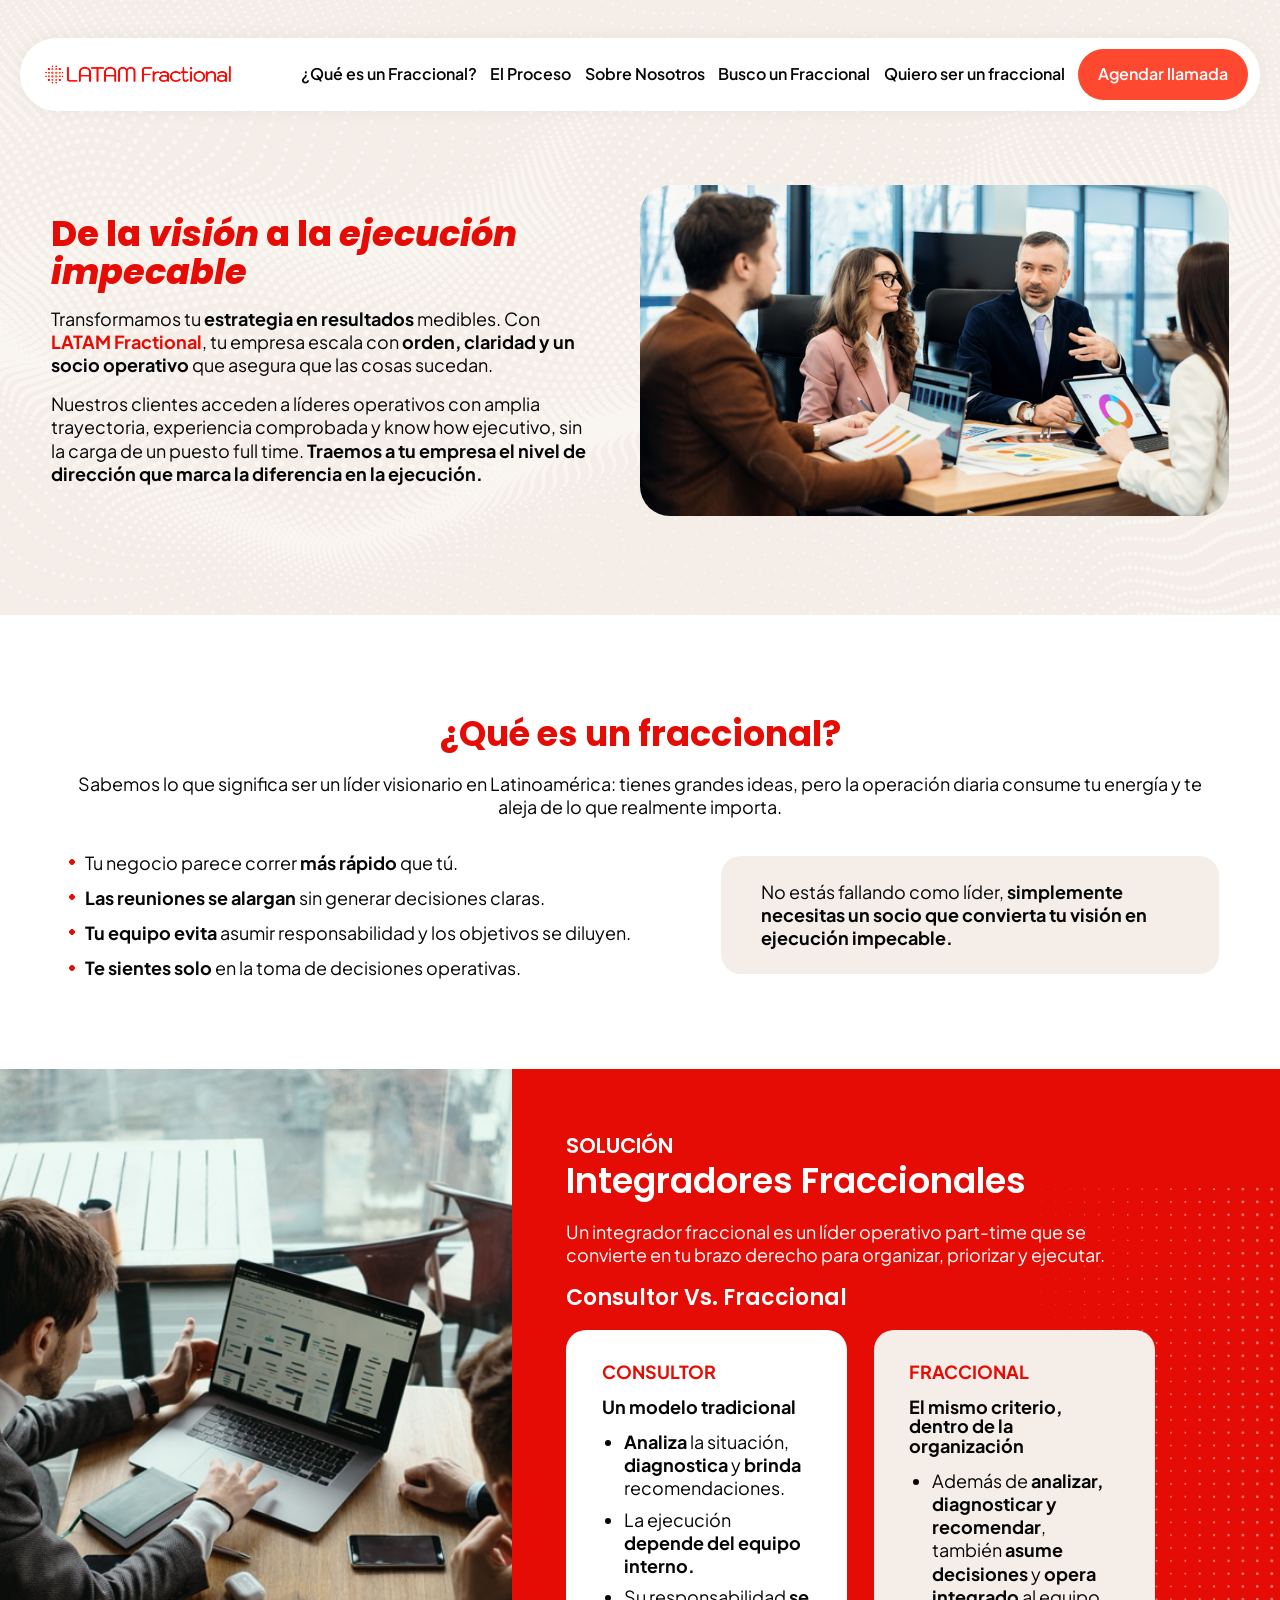
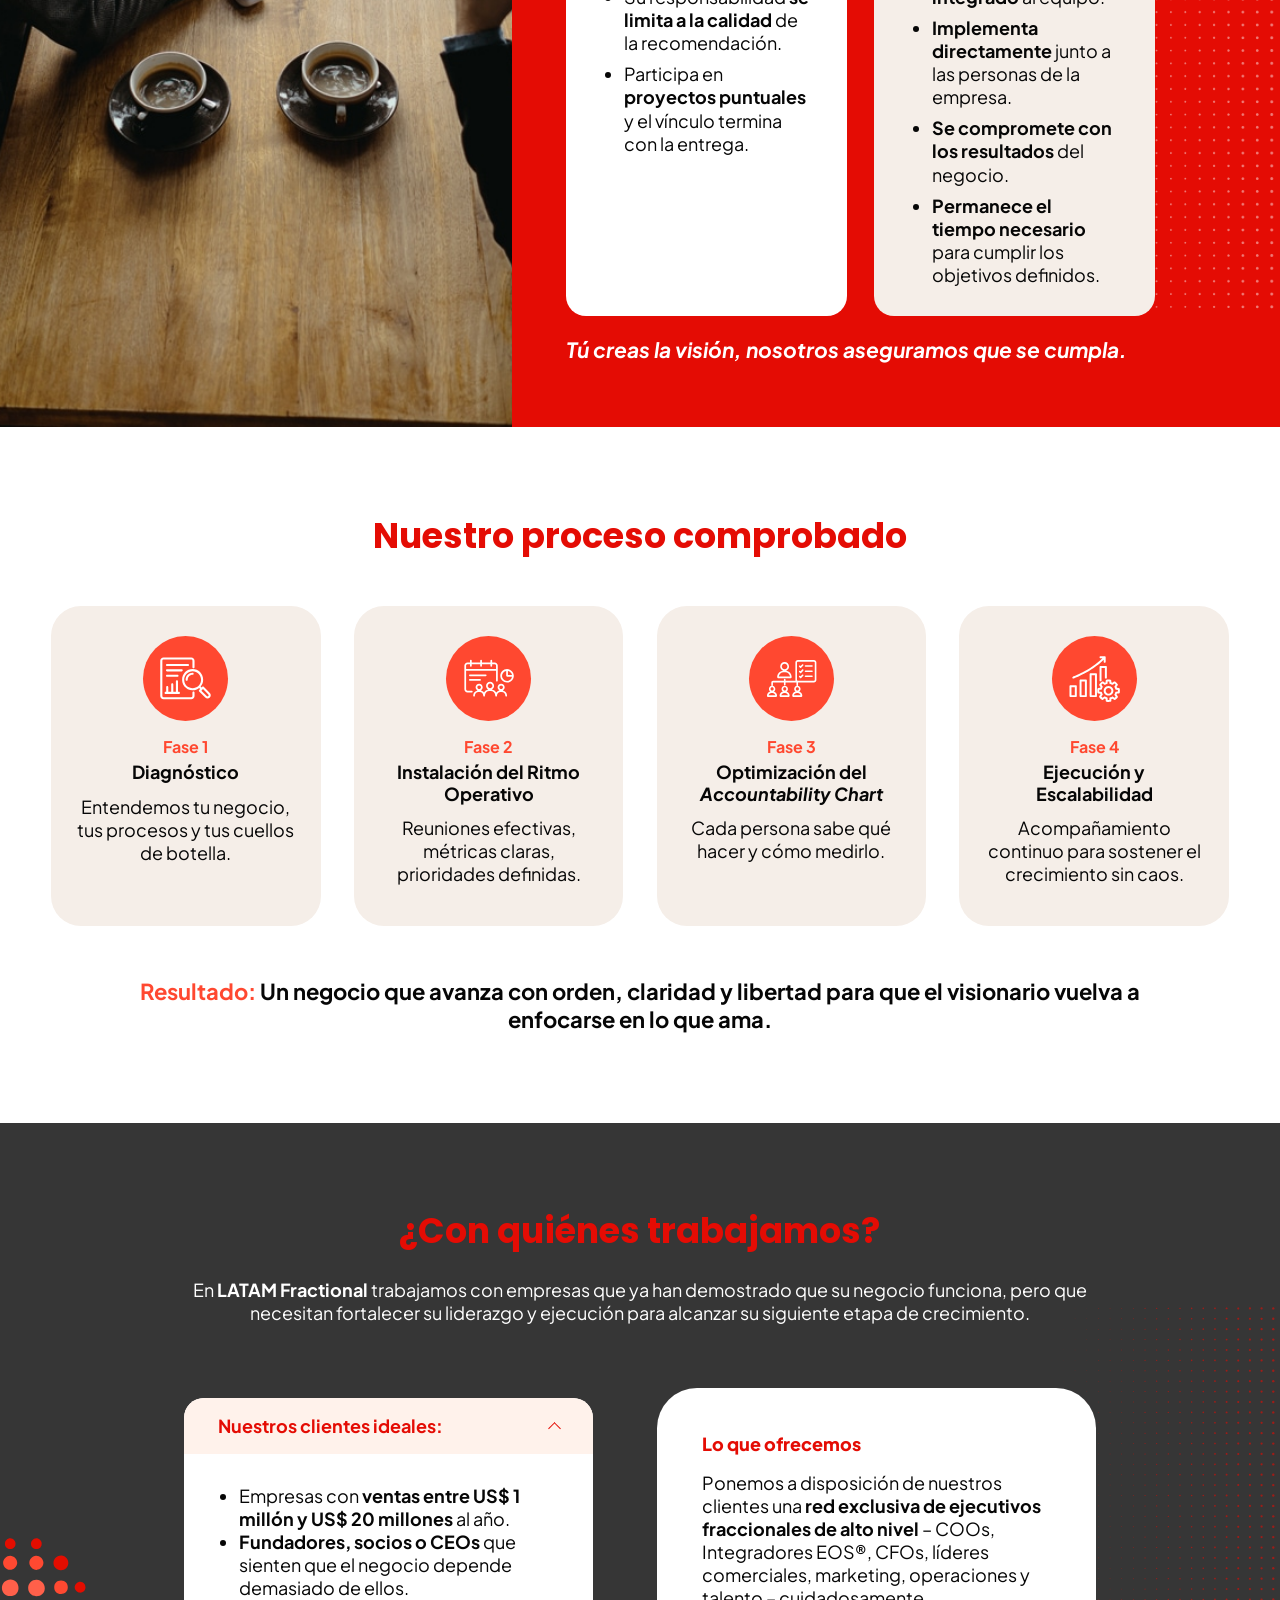
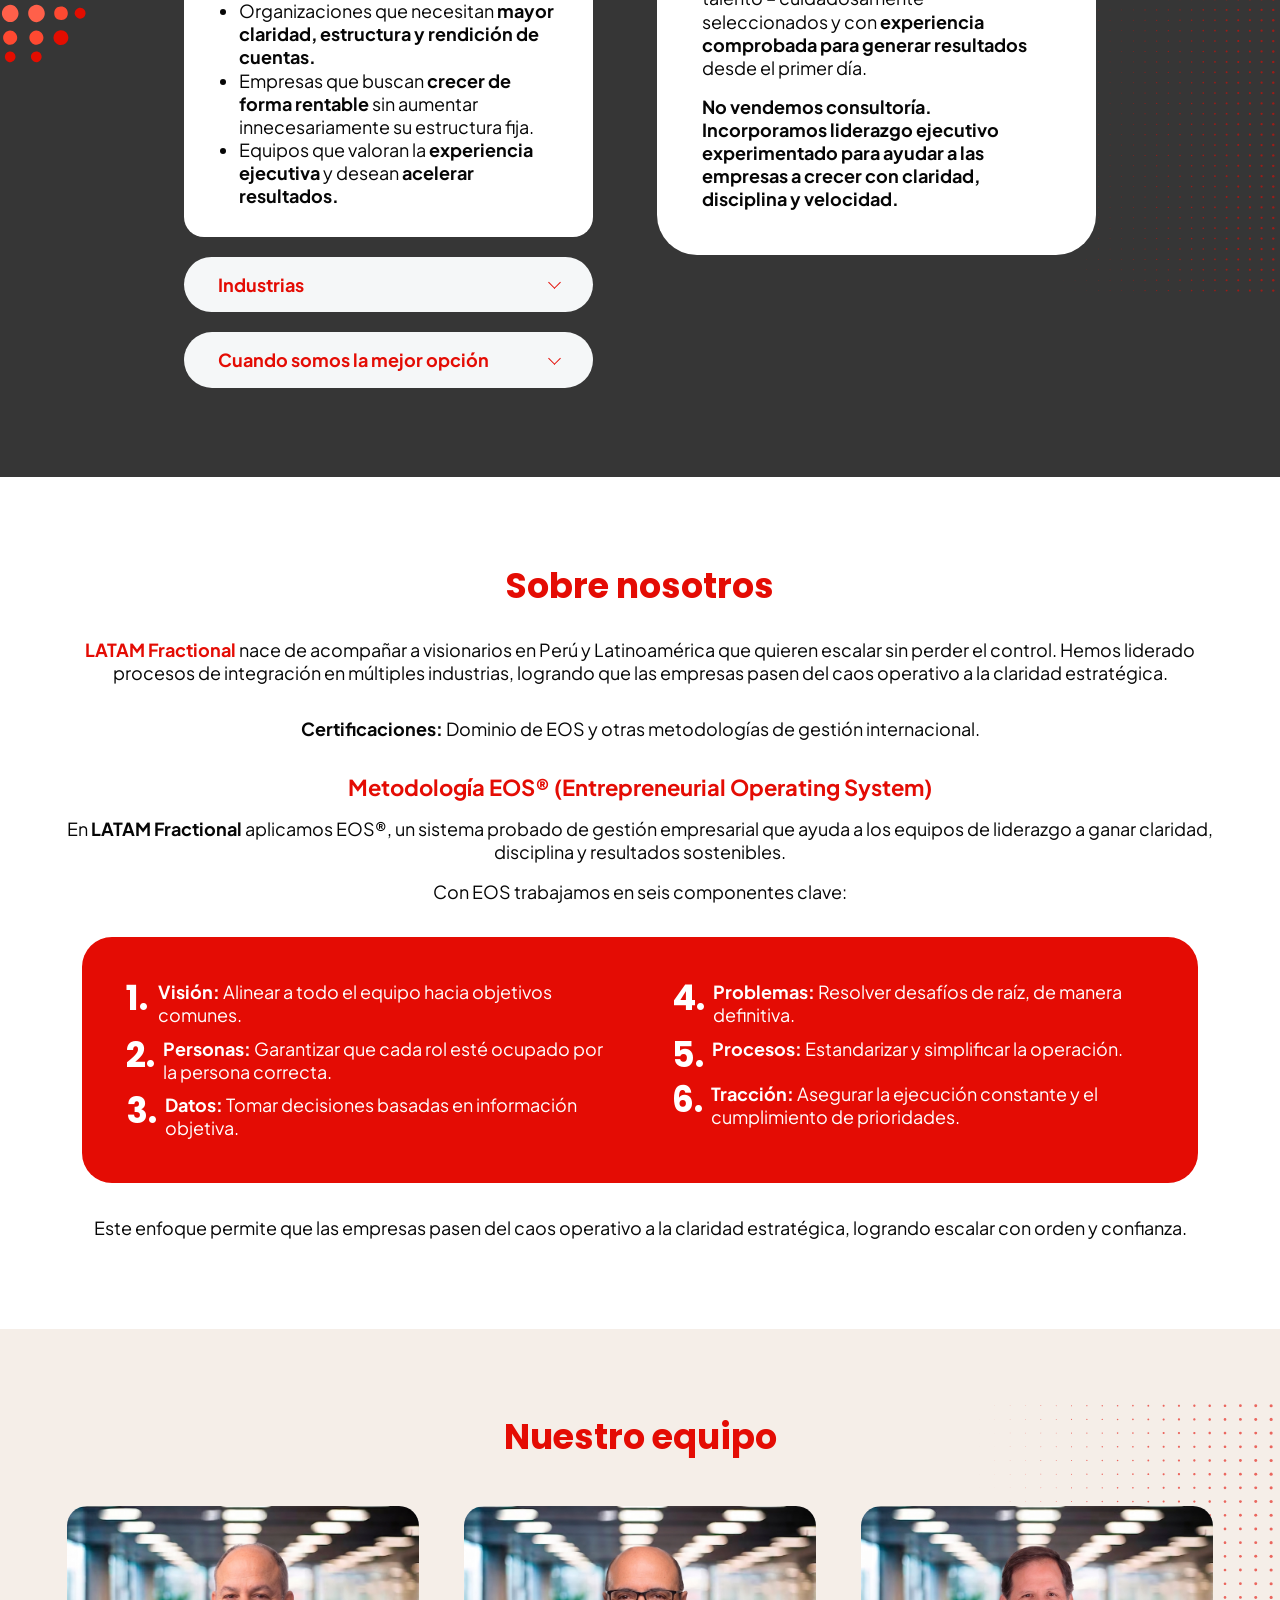
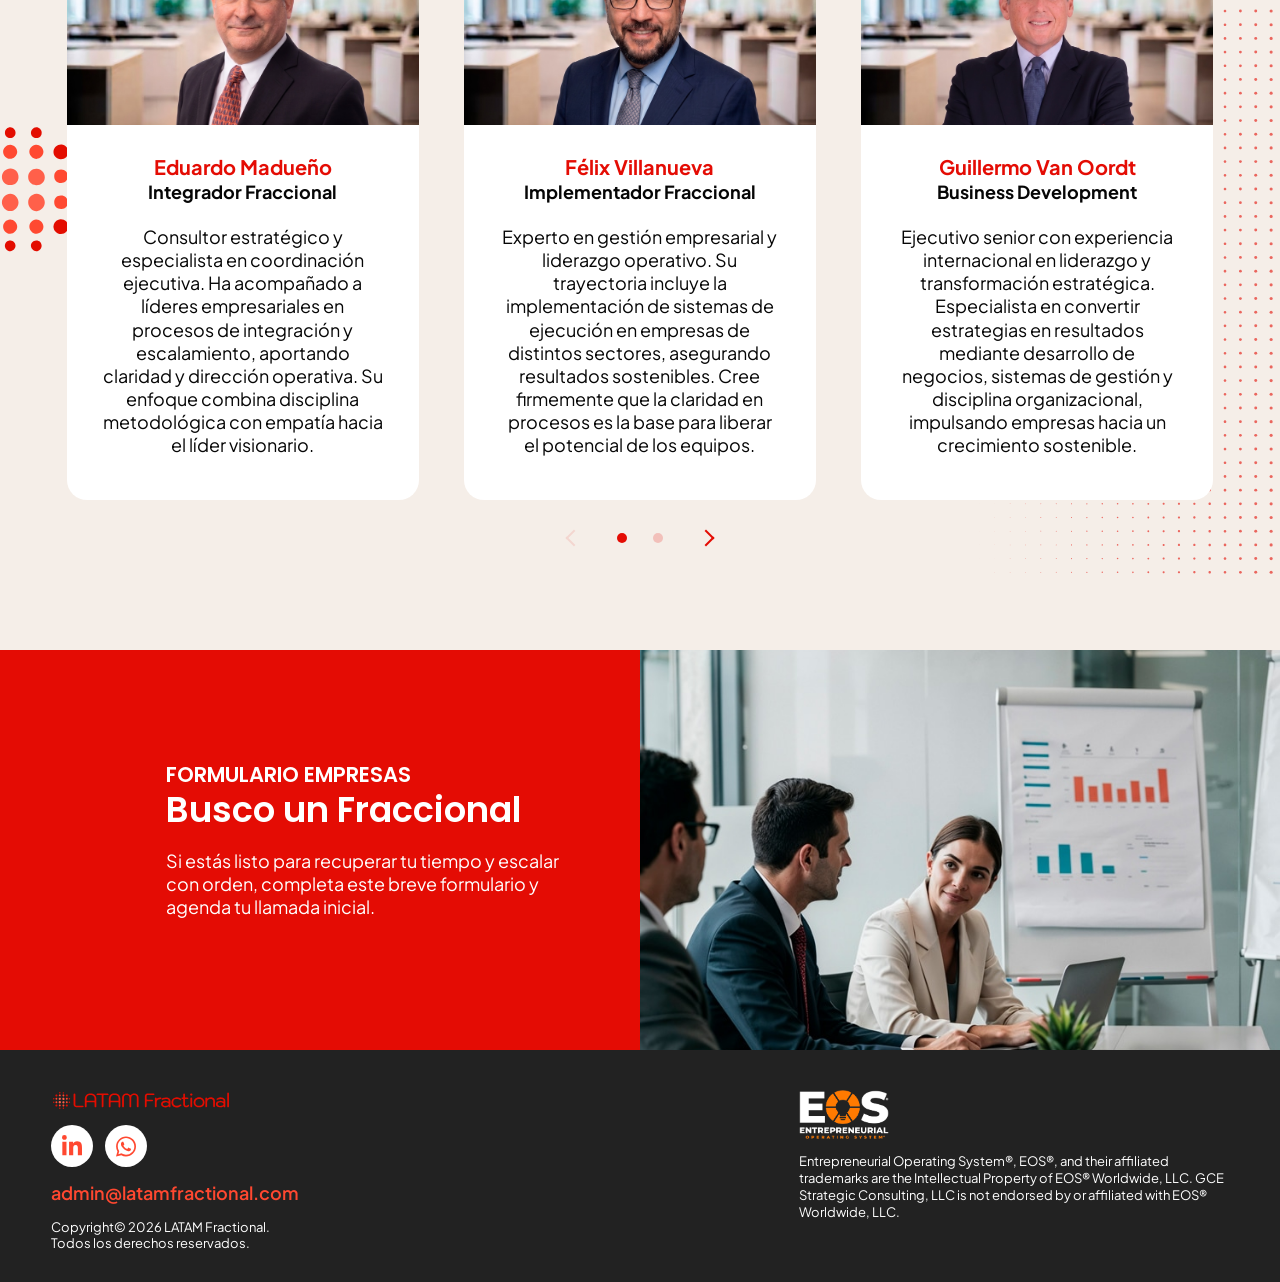
==== latamFractional-2.html @ c349aa3e "Publicar las dos versiones de Latam Fractional" ====
<!DOCTYPE html>
<html lang="es">
<head>
    <meta charset="UTF-8">
    <meta name="viewport" content="width=device-width, initial-scale=1.0">
    <title>Latam Fractional</title>
    <link rel="icon" href="imagenes/Favicon-LF-150x150.png">
    <link rel="stylesheet" href="latamFractional-2.css">
    <script src="latamFractional-2.js" defer></script>
</head>
<body id="inicio">
    <header class="ctnHeader">
        <div class="header">
            <a class="logo" href="#inicio">
                <img src="imagenes/Logo_LF.png" width="1445" height="164" alt="Latam Fractional · Inicio">
            </a>
            <button class="botonMenu" type="button" aria-controls="menuPrincipal" aria-expanded="false" hidden>
                <span class="soloLectores">Menú de navegación</span>
                <span class="lineasMenu" aria-hidden="true"></span>
            </button>
            <nav class="menuPrincipal" id="menuPrincipal" aria-label="Navegación principal">
                <a href="#que-es-un-fraccional">¿Qué es un Fraccional?</a>
                <a href="#proceso">El Proceso</a>
                <a href="#nosotros">Sobre Nosotros</a>
                <a href="#busco-fraccional">Busco un Fraccional</a>
                <a href="https://latamfractional.com/quiero-ser-un-fraccional/">Quiero ser un fraccional</a>
                <a class="boton" href="https://calendar.app.google/sDXzYWVhMBk7jKmW8" target="_blank" rel="noopener">Agendar llamada</a>
            </nav>
        </div>
    </header>

    <main>
        <!-- B1 · Banner -->
        <section class="ctnBloque B1 ctnBanner" aria-labelledby="tituloBanner">
            <div class="bloque">
                <div class="columna" data-entrada="sube">
                    <h1 id="tituloBanner">De la <em>visión</em> a la <em>ejecución impecable</em></h1>
                    <p>Transformamos tu <strong>estrategia en resultados</strong> medibles. Con <strong class="marca">LATAM Fractional</strong>, tu empresa escala con <strong>orden, claridad y un socio operativo</strong> que asegura que las cosas sucedan.</p>
                    <p>Nuestros clientes acceden a líderes operativos con amplia trayectoria, experiencia comprobada y know how ejecutivo, sin la carga de un puesto full time. <strong>Traemos a tu empresa el nivel de dirección que marca la diferencia en la ejecución.</strong></p>
                </div>
                <img class="fotoBanner" data-entrada="derecha" src="imagenes/Latam-Fractional_banner.jpg" width="800" height="450" alt="">
            </div>
        </section>

        <!-- B2 · Qué es un fraccional -->
        <section class="ctnBloque B2" id="que-es-un-fraccional" aria-labelledby="tituloFraccional">
            <div class="bloque" data-entrada="sube">
                <h2 id="tituloFraccional">¿Qué es un fraccional?</h2>
                <p>Sabemos lo que significa ser un líder visionario en Latinoamérica: tienes grandes ideas, pero la operación diaria consume tu energía y te aleja de lo que realmente importa.</p>
                <div class="situaciones">
                    <ul class="listaChecks">
                        <li>Tu negocio parece correr <strong>más rápido</strong> que tú.</li>
                        <li><strong>Las reuniones se alargan</strong> sin generar decisiones claras.</li>
                        <li><strong>Tu equipo evita</strong> asumir responsabilidad y los objetivos se diluyen.</li>
                        <li><strong>Te sientes solo</strong> en la toma de decisiones operativas.</li>
                    </ul>
                    <p class="nota">No estás fallando como líder, <strong>simplemente necesitas un socio que convierta tu visión en ejecución impecable.</strong></p>
                </div>
            </div>
        </section>

        <!-- B3 · Solución y comparación -->
        <section class="ctnBloque B3" aria-labelledby="tituloSolucion">
            <div class="bloque">
                <div class="fotoSeccion fotoSolucion" aria-hidden="true"></div>
                <div class="columna panelRojo">
                    <div class="grupoTitulo" data-entrada="sube">
                        <p class="sobreTitulo">Solución</p>
                        <h2 id="tituloSolucion">Integradores Fraccionales</h2>
                    </div>
                    <p>Un integrador fraccional es un líder operativo part-time que se convierte en tu brazo derecho para organizar, priorizar y ejecutar.</p>
                    <h3>Consultor Vs. Fraccional</h3>
                    <div class="comparacion">
                        <article class="tarjetaComparacion" data-entrada="izquierda">
                            <p class="marca"><strong>CONSULTOR</strong></p>
                            <h4>Un modelo tradicional</h4>
                            <ul>
                                <li><strong>Analiza</strong> la situación, <strong>diagnostica</strong> y <strong>brinda</strong> recomendaciones.</li>
                                <li>La ejecución <strong>depende del equipo interno.</strong></li>
                                <li>Su responsabilidad <strong>se limita a la calidad</strong> de la recomendación.</li>
                                <li>Participa en <strong>proyectos puntuales</strong> y el vínculo termina con la entrega.</li>
                            </ul>
                        </article>
                        <article class="tarjetaComparacion" data-entrada="derecha">
                            <p class="marca"><strong>FRACCIONAL</strong></p>
                            <h4>El mismo criterio, dentro de la organización</h4>
                            <ul>
                                <li>Además de <strong>analizar, diagnosticar y recomendar</strong>, también <strong>asume decisiones</strong> y <strong>opera integrado</strong> al equipo.</li>
                                <li><strong>Implementa directamente</strong> junto a las personas de la empresa.</li>
                                <li><strong>Se compromete con los resultados</strong> del negocio.</li>
                                <li><strong>Permanece el tiempo necesario</strong> para cumplir los objetivos definidos.</li>
                            </ul>
                        </article>
                    </div>
                    <p class="fraseSolucion" data-entrada="sube">Tú creas la visión, nosotros aseguramos que se cumpla.</p>
                </div>
            </div>
        </section>

        <!-- B4 · Proceso -->
        <section class="ctnBloque B4" id="proceso" aria-labelledby="tituloProceso">
            <div class="bloque">
                <h2 id="tituloProceso" data-entrada="sube">Nuestro proceso comprobado</h2>
                <div class="carruselFases" data-carrusel="fase">
                    <div class="fases pistaCarrusel" id="fasesProceso" tabindex="0" aria-label="Fases del proceso">
                        <article class="fase" data-entrada="sube">
                            <div class="encabezadoFase">
                                <span class="iconoFase"><img src="imagenes/icono-diagnostico.svg" alt=""></span>
                                <h3><span>Fase 1</span> Diagnóstico</h3>
                            </div>
                            <p>Entendemos tu negocio, tus procesos y tus cuellos de botella.</p>
                        </article>
                        <article class="fase" data-entrada="sube">
                            <div class="encabezadoFase">
                                <span class="iconoFase"><img src="imagenes/icono-ritmo.svg" alt=""></span>
                                <h3><span>Fase 2</span> Instalación del Ritmo Operativo</h3>
                            </div>
                            <p>Reuniones efectivas, métricas claras, prioridades definidas.</p>
                        </article>
                        <article class="fase" data-entrada="sube">
                            <div class="encabezadoFase">
                                <span class="iconoFase"><img src="imagenes/icono-organizacion.svg" alt=""></span>
                                <h3><span>Fase 3</span> Optimización del <em>Accountability Chart</em></h3>
                            </div>
                            <p>Cada persona sabe qué hacer y cómo medirlo.</p>
                        </article>
                        <article class="fase" data-entrada="sube">
                            <div class="encabezadoFase">
                                <span class="iconoFase"><img src="imagenes/icono-escalabilidad.svg" alt=""></span>
                                <h3><span>Fase 4</span> Ejecución y Escalabilidad</h3>
                            </div>
                            <p>Acompañamiento continuo para sostener el crecimiento sin caos.</p>
                        </article>
                    </div>
                    <div class="controlesCarrusel" hidden>
                        <button class="flechaCarrusel" data-paso="-1" type="button" aria-label="Fase anterior" aria-controls="fasesProceso"></button>
                        <div class="puntosCarrusel" aria-label="Posición del carrusel"></div>
                        <button class="flechaCarrusel" data-paso="1" type="button" aria-label="Fase siguiente" aria-controls="fasesProceso"></button>
                    </div>
                </div>
                <p class="resultado" data-entrada="sube"><span>Resultado:</span> Un negocio que avanza con orden, claridad y libertad para que el visionario vuelva a enfocarse en lo que ama.</p>
            </div>
        </section>

        <!-- B5 · Clientes y oferta -->
        <section class="ctnBloque B5" aria-labelledby="tituloClientes">
            <div class="bloque">
                <h2 id="tituloClientes" data-entrada="sube">¿Con quiénes trabajamos?</h2>
                <p>En <strong>LATAM Fractional</strong> trabajamos con empresas que ya han demostrado que su negocio funciona, pero que necesitan fortalecer su liderazgo y ejecución para alcanzar su siguiente etapa de crecimiento.</p>
                <div class="columnasClientes">
                    <div class="acordeon" data-entrada="izquierda">
                        <details name="perfilClientes" open>
                            <summary>Nuestros clientes ideales:</summary>
                            <div class="contenidoAcordeon">
                                <ul>
                                    <li>Empresas con <strong>ventas entre US$ 1 millón y US$ 20 millones</strong> al año.</li>
                                    <li><strong>Fundadores, socios o CEOs</strong> que sienten que el negocio depende demasiado de ellos.</li>
                                    <li>Organizaciones que necesitan <strong>mayor claridad, estructura y rendición de cuentas.</strong></li>
                                    <li>Empresas que buscan <strong>crecer de forma rentable</strong> sin aumentar innecesariamente su estructura fija.</li>
                                    <li>Equipos que valoran la <strong>experiencia ejecutiva</strong> y desean <strong>acelerar resultados.</strong></li>
                                </ul>
                            </div>
                        </details>
                        <details name="perfilClientes">
                            <summary>Industrias</summary>
                            <div class="contenidoAcordeon">
                                <p>Trabajamos con empresas de múltiples sectores, incluyendo:</p>
                                <ul>
                                    <li>Servicios profesionales</li>
                                    <li>Manufactura</li>
                                    <li>Distribución</li>
                                    <li>Construcción</li>
                                    <li>Home Services</li>
                                    <li>Tecnología</li>
                                    <li>Salud</li>
                                    <li>Educación</li>
                                    <li>Retail y consumo</li>
                                    <li>Familias empresarias</li>
                                </ul>
                            </div>
                        </details>
                        <details name="perfilClientes">
                            <summary>Cuando somos la mejor opción</summary>
                            <div class="contenidoAcordeon">
                                <p>Somos el socio ideal cuando una empresa:</p>
                                <ul>
                                    <li>Está <strong>creciendo más rápido</strong> de lo que sus procesos pueden soportar.</li>
                                    <li><strong>Necesita liderazgo ejecutivo,</strong> pero aún no justifica un ejecutivo de tiempo completo.</li>
                                    <li><strong>Requiere alinear a sus socios y equipo directivo</strong> bajo una misma estrategia.</li>
                                    <li>Quiere implementar <strong>disciplina operativa, métricas y un sistema de ejecución.</strong></li>
                                    <li>Busca escalar con <strong>mayor rentabilidad y menor riesgo.</strong></li>
                                </ul>
                            </div>
                        </details>
                    </div>
                    <div class="columna oferta" data-entrada="derecha">
                        <h3>Lo que ofrecemos</h3>
                        <p>Ponemos a disposición de nuestros clientes una <strong>red exclusiva de ejecutivos fraccionales de alto nivel</strong> – COOs, Integradores EOS®, CFOs, líderes comerciales, marketing, operaciones y talento – cuidadosamente seleccionados y con <strong>experiencia comprobada para generar resultados</strong> desde el primer día.</p>
                        <p><strong>No vendemos consultoría. Incorporamos liderazgo ejecutivo experimentado para ayudar a las empresas a crecer con claridad, disciplina y velocidad.</strong></p>
                    </div>
                </div>
            </div>
        </section>

        <!-- B6 · Sobre nosotros y metodología EOS -->
        <section class="ctnBloque B6" id="nosotros" aria-labelledby="tituloNosotros">
            <div class="bloque">
                <h2 id="tituloNosotros" data-entrada="sube">Sobre nosotros</h2>
                <p><strong class="marca">LATAM Fractional</strong> nace de acompañar a visionarios en Perú y Latinoamérica que quieren escalar sin perder el control. Hemos liderado procesos de integración en múltiples industrias, logrando que las empresas pasen del caos operativo a la claridad estratégica.</p>
                <p><strong>Certificaciones:</strong> Dominio de EOS y otras metodologías de gestión internacional.</p>
                <div class="columna introduccionEos" data-entrada="sube">
                    <h3>Metodología EOS® (Entrepreneurial Operating System)</h3>
                    <p>En <strong>LATAM Fractional</strong> aplicamos EOS®, un sistema probado de gestión empresarial que ayuda a los equipos de liderazgo a ganar claridad, disciplina y resultados sostenibles.</p>
                    <p>Con EOS trabajamos en seis componentes clave:</p>
                </div>
                <div class="componentes" data-entrada="sube">
                    <ol>
                        <li><span><strong>Visión:</strong> Alinear a todo el equipo hacia objetivos comunes.</span></li>
                        <li><span><strong>Personas:</strong> Garantizar que cada rol esté ocupado por la persona correcta.</span></li>
                        <li><span><strong>Datos:</strong> Tomar decisiones basadas en información objetiva.</span></li>
                    </ol>
                    <ol start="4">
                        <li><span><strong>Problemas:</strong> Resolver desafíos de raíz, de manera definitiva.</span></li>
                        <li><span><strong>Procesos:</strong> Estandarizar y simplificar la operación.</span></li>
                        <li><span><strong>Tracción:</strong> Asegurar la ejecución constante y el cumplimiento de prioridades.</span></li>
                    </ol>
                </div>
                <p>Este enfoque permite que las empresas pasen del caos operativo a la claridad estratégica, logrando escalar con orden y confianza.</p>
            </div>
        </section>

        <!-- B7 · Equipo -->
        <section class="ctnBloque B7" aria-labelledby="tituloEquipo">
            <div class="bloque">
                <h2 id="tituloEquipo" data-entrada="sube">Nuestro equipo</h2>
                <div class="carruselEquipo" data-carrusel="perfil" data-entrada="sube">
                    <div class="equipo pistaCarrusel" id="equipo" tabindex="0" aria-label="Perfiles del equipo">
                        <article class="perfil">
                            <img src="imagenes/Equipo_Eduardo.jpg" alt="" loading="lazy">
                            <div class="descripcionPerfil">
                                <h3>Eduardo Madueño</h3>
                                <p><strong>Integrador Fraccional</strong></p>
                                <p>Consultor estratégico y especialista en coordinación ejecutiva. Ha acompañado a líderes empresariales en procesos de integración y escalamiento, aportando claridad y dirección operativa. Su enfoque combina disciplina metodológica con empatía hacia el líder visionario.</p>
                            </div>
                        </article>
                        <article class="perfil">
                            <img src="imagenes/Equipo_Felix.jpg" alt="" loading="lazy">
                            <div class="descripcionPerfil">
                                <h3>Félix Villanueva</h3>
                                <p><strong>Implementador Fraccional</strong></p>
                                <p>Experto en gestión empresarial y liderazgo operativo. Su trayectoria incluye la implementación de sistemas de ejecución en empresas de distintos sectores, asegurando resultados sostenibles. Cree firmemente que la claridad en procesos es la base para liberar el potencial de los equipos.</p>
                            </div>
                        </article>
                        <article class="perfil">
                            <img src="imagenes/Equipo_Guillermo.jpg" alt="" loading="lazy">
                            <div class="descripcionPerfil">
                                <h3>Guillermo Van Oordt</h3>
                                <p><strong>Business Development</strong></p>
                                <p>Ejecutivo senior con experiencia internacional en liderazgo y transformación estratégica. Especialista en convertir estrategias en resultados mediante desarrollo de negocios, sistemas de gestión y disciplina organizacional, impulsando empresas hacia un crecimiento sostenible.</p>
                            </div>
                        </article>
                        <article class="perfil">
                            <img src="imagenes/Equipo_Guillermo.jpg" alt="" loading="lazy">
                            <div class="descripcionPerfil">
                                <h3>Guillermo Van Oordt</h3>
                                <p><strong>Business Development</strong></p>
                                <p>Ejecutivo senior con experiencia internacional en liderazgo y transformación estratégica. Especialista en convertir estrategias en resultados mediante desarrollo de negocios, sistemas de gestión y disciplina organizacional, impulsando empresas hacia un crecimiento sostenible.</p>
                            </div>
                        </article>
                    </div>
                    <div class="controlesEquipo controlesCarrusel" hidden>
                        <button class="flechaEquipo flechaCarrusel" data-paso="-1" type="button" aria-label="Perfil anterior" aria-controls="equipo"></button>
                        <div class="puntosEquipo puntosCarrusel" aria-label="Posición del carrusel"></div>
                        <button class="flechaEquipo flechaCarrusel" data-paso="1" type="button" aria-label="Perfil siguiente" aria-controls="equipo"></button>
                    </div>
                </div>
            </div>
        </section>

        <!-- B8 · Contacto -->
        <section class="ctnBloque B8" id="busco-fraccional" aria-labelledby="tituloContacto">
            <div class="bloque">
                <div class="columna panelRojo">
                    <div class="grupoTitulo" data-entrada="sube">
                        <p class="sobreTitulo">Formulario empresas</p>
                        <h2 id="tituloContacto">Busco un Fraccional</h2>
                    </div>
                    <p>Si estás listo para recuperar tu tiempo y escalar con orden, completa este breve formulario y agenda tu llamada inicial.</p>
                    <div class="ctnFormulario" id="formulario-empresas">
                        <!-- Pega aquí el código de tu formulario. -->
                    </div>
                </div>
                <div class="fotoSeccion fotoContacto" data-entrada="derecha" aria-hidden="true"></div>
            </div>
        </section>
    </main>

    <a class="boton botonAgendaFlotante" href="https://calendar.app.google/sDXzYWVhMBk7jKmW8" target="_blank" rel="noopener">Agendar llamada</a>

    <!-- B9 · Pie de página -->
    <footer class="ctnBloque B9">
        <div class="bloque">
            <div class="columna contactoFooter">
                <a href="#inicio"><img class="logoFooter" src="imagenes/Logo_LF.svg" alt="Latam Fractional · Inicio" loading="lazy"></a>
                <div class="redes">
                    <a href="https://www.linkedin.com/company/latam-fractional/" target="_blank" rel="noopener" aria-label="LinkedIn"><img src="imagenes/icono-linkedin.svg" alt=""></a>
                    <a href="https://wa.me/51945330278" target="_blank" rel="noopener" aria-label="WhatsApp"><img src="imagenes/icono-whatsapp.svg" alt=""></a>
                </div>
                <a class="correo" href="mailto:admin@latamfractional.com">admin@latamfractional.com</a>
                <p>Copyright© 2026 LATAM Fractional.<br>Todos los derechos reservados.</p>
            </div>
            <div class="columna legalFooter">
                <img class="logoEos" src="imagenes/EOS-Logo.png" width="550" height="303" alt="EOS" loading="lazy">
                <p>Entrepreneurial Operating System®, EOS®, and their affiliated trademarks are the Intellectual Property of EOS® Worldwide, LLC. GCE Strategic Consulting, LLC is not endorsed by or affiliated with EOS® Worldwide, LLC.</p>
            </div>
        </div>
    </footer>
</body>
</html>
---- latamFractional-2.css ----
@font-face {
    font-family: "Plus Jakarta Sans";
    src: url("fuentes/plus-jakarta-sans-normal-400-800.woff2") format("woff2");
    font-weight: 400 800;
    font-display: swap;
}

@font-face {
    font-family: "Plus Jakarta Sans";
    src: url("fuentes/plus-jakarta-sans-italic-400-800.woff2") format("woff2");
    font-style: italic;
    font-weight: 400 800;
    font-display: swap;
}

@font-face {
    font-family: Poppins;
    src: url("fuentes/poppins-normal-600.woff2") format("woff2");
    font-weight: 600;
    font-display: swap;
}

@font-face {
    font-family: Poppins;
    src: url("fuentes/poppins-normal-700.woff2") format("woff2");
    font-weight: 700;
    font-display: swap;
}

@font-face {
    font-family: Poppins;
    src: url("fuentes/poppins-normal-800.woff2") format("woff2");
    font-weight: 800;
    font-display: swap;
}

@font-face {
    font-family: Poppins;
    src: url("fuentes/poppins-italic-800.woff2") format("woff2");
    font-style: italic;
    font-weight: 800;
    font-display: swap;
}

/* Edita aquí la tipografía, la paleta y el ancho general. */
:root {
    --fuente-texto: "Plus Jakarta Sans", sans-serif;
    --fuente-titulos: Poppins, sans-serif;
    --tam-titulo: 2.1875rem;
    --tam-subtitulo: 1.375rem;
    --tam-destacado: 1.3125rem;
    --tam-nombre: 1.25rem;
    --tam-texto: 1.125rem;
    --tam-menu: 1rem;
    --tam-legal: .8125rem;
    --interlineado: 1.285;
    --rojo: #e40c04;
    --coral: #ff4830;
    --crema: #f5eee8;
    --gris: #363636;
    --oscuro: #222;
    --texto: #060606;
    --blanco: #fff;
    --ancho-bloque: 1240px;
    --lateral: clamp(20px, 4vw, 56px);
    --vertical: clamp(56px, 7vw, 90px);
    --radio: 20px;
    --separacion: 20px;
}

*,
*::before,
*::after {
    box-sizing: border-box;
}

[hidden] {
    display: none !important;
}

html {
    scroll-behavior: smooth;
    scroll-padding-block-start: 135px;
}

body,
h1,
h2,
h3,
h4,
p,
ul,
ol {
    margin: 0;
}

body {
    color: var(--texto);
    background: var(--crema) url("imagenes/Trama_banner_T45.webp") center -52px / max(100%, 1440px) auto no-repeat;
    font: var(--tam-texto)/var(--interlineado) var(--fuente-texto);
}

h1,
h2,
h3,
h4 {
    color: var(--rojo);
    font-family: var(--fuente-titulos);
    line-height: 1.08;
}

h1,
h2 {
    font-size: var(--tam-titulo);
}

h1 {
    font-weight: 800;
}

h3 {
    font-size: var(--tam-subtitulo);
}

h4 {
    font-size: var(--tam-texto);
}

ul,
ol {
    padding-inline-start: 1.25em;
}

img {
    display: block;
    max-inline-size: 100%;
    block-size: auto;
}

a {
    color: inherit;
    text-decoration: none;
}

button,
summary {
    cursor: pointer;
}

button {
    font: inherit;
}

:focus-visible {
    outline: 2px solid currentColor;
    outline-offset: 4px;
}

.soloLectores {
    position: absolute;
    inline-size: 1px;
    block-size: 1px;
    overflow: hidden;
    clip-path: inset(50%);
    white-space: nowrap;
}

/* Estilo base. Cada B# ajusta únicamente su propia sección. */
.ctnBloque {
    display: flex;
    justify-content: center;
    align-items: center;
    padding: var(--vertical) var(--lateral);
    background-color: var(--blanco);
}

.bloque {
    display: flex;
    flex-direction: column;
    gap: var(--separacion);
    inline-size: 100%;
    max-inline-size: var(--ancho-bloque);
    min-inline-size: 0;
}

.columna {
    display: flex;
    flex-direction: column;
    gap: var(--separacion);
    min-inline-size: 0;
}

.marca {
    color: var(--rojo);
}

/* Cabecera */
.ctnHeader {
    position: sticky;
    inset-block-start: 0;
    z-index: 10;
    display: flex;
    justify-content: center;
    padding-block-start: clamp(18px, 3vw, 50px);
    padding-inline: clamp(20px, (100% - var(--ancho-bloque)) / 2, 7%);
    pointer-events: none;
}

.header {
    display: flex;
    justify-content: space-between;
    align-items: center;
    gap: 12px;
    inline-size: 100%;
    max-inline-size: 1620px;
    padding: 11px 12px 11px 24px;
    border-radius: 50px;
    background: var(--blanco);
    box-shadow: 0 0 17px rgb(0 0 0 / 5%);
    pointer-events: auto;
}

.logo {
    flex: 0 1 clamp(148px, 14.7vw, 220px);
    min-inline-size: 148px;
}

.menuPrincipal {
    display: flex;
    justify-content: flex-end;
    align-items: center;
    flex-wrap: wrap;
    gap: clamp(9px, 1.05vw, 20px);
    font-size: var(--tam-menu);
    font-weight: 600;
    text-align: center;
}

.menuPrincipal a {
    white-space: nowrap;
}

.menuPrincipal a:hover {
    color: var(--rojo);
}

.boton {
    display: inline-flex;
    justify-content: center;
    align-items: center;
    padding: 15px 20px;
    border-radius: 30px;
    background: var(--coral);
    color: var(--blanco);
}

.menuPrincipal .boton:hover,
.botonAgendaFlotante:hover {
    background: var(--rojo);
    color: var(--blanco);
}

.botonAgendaFlotante {
    display: none;
}

.botonMenu {
    display: none;
    justify-content: center;
    align-items: center;
    inline-size: 44px;
    block-size: 44px;
    flex-shrink: 0;
    color: var(--gris);
    background: none;
    border: 0;
}

.lineasMenu {
    position: relative;
    inline-size: 29px;
    block-size: 3px;
    background: currentColor;
    transition: background-color .2s ease;
}

.lineasMenu::before,
.lineasMenu::after {
    position: absolute;
    inset: 0;
    background: currentColor;
    content: "";
    transition: transform .2s ease;
}

.lineasMenu::before {
    transform: translateY(-7px);
}

.lineasMenu::after {
    transform: translateY(7px);
}

.botonMenu[aria-expanded="true"] .lineasMenu {
    background: transparent;
}

.botonMenu[aria-expanded="true"] .lineasMenu::before {
    transform: rotate(45deg);
}

.botonMenu[aria-expanded="true"] .lineasMenu::after {
    transform: rotate(-45deg);
}

/* B1 · Banner */
.B1 {
    background: transparent;
    padding-block: clamp(48px, 5.75vw, 100px) clamp(60px, 7.75vw, 110px);
}

.B1 .bloque {
    flex-direction: row;
    align-items: center;
    gap: 0;
}

.B1 .columna,
.fotoBanner {
    inline-size: 50%;
}

.B1 .columna {
    gap: 16px;
    padding-inline-end: 50px;
}

.fotoBanner {
    border-radius: 30px;
}

/* B2 · Qué es un fraccional */
.B2 .bloque {
    align-items: center;
    padding-inline: 10px;
    padding-block-start: 10px;
    text-align: center;
}

.situaciones {
    display: flex;
    align-items: center;
    gap: clamp(24px, 4.5vw, 65px);
    inline-size: 100%;
    padding-block-start: 12px;
    text-align: start;
}

.listaChecks {
    display: flex;
    flex: 1 1 55%;
    flex-direction: column;
    gap: 12px;
    list-style: none;
    padding: 0;
}

.listaChecks li {
    padding-inline-start: 24px;
    background: radial-gradient(circle closest-side, var(--rojo) 90%, transparent) 8px .48em / 6px 6px no-repeat;
}

.nota {
    flex: 1 1 45%;
    padding: 24px 40px;
    border-radius: var(--radio);
    background: var(--crema);
}

/* B3 · Solución y comparación */
.B3,
.B8 {
    padding: 0;
}

.B3 .bloque,
.B8 .bloque {
    flex-direction: row;
    max-inline-size: none;
    gap: 0;
}

.fotoSeccion {
    background: center / cover no-repeat;
}

.fotoSolucion {
    inline-size: 40%;
    background-image: url("imagenes/Latam-Fractional_Solucion_IF.jpg");
}

.panelRojo {
    padding-block: clamp(48px, 5vw, 70px);
    padding-inline: var(--lateral);
    color: var(--blanco);
    background-color: var(--rojo);
}

.B3 .panelRojo {
    inline-size: 60%;
    padding-inline: clamp(30px, 4.2vw, 60px) clamp(44px, 9.8vw, 140px);
    background-image: url("imagenes/puntos_1.webp");
    background-position: right center;
    background-size: 39% auto;
    background-repeat: no-repeat;
}

.grupoTitulo {
    display: flex;
    flex-direction: column;
    gap: 4px;
}

.sobreTitulo {
    font: 600 var(--tam-destacado)/1.2 var(--fuente-titulos);
    text-transform: uppercase;
}

.panelRojo h2,
.panelRojo h3 {
    color: inherit;
    font-weight: 600;
}

.comparacion {
    display: flex;
    align-items: stretch;
    gap: clamp(16px, 2.1vw, 30px);
}

.tarjetaComparacion {
    display: flex;
    flex: 1 1 0;
    flex-direction: column;
    gap: 14px;
    min-inline-size: 0;
    padding: 30px clamp(18px, 2.8vw, 40px);
    border-radius: var(--radio);
    background: var(--blanco);
    color: var(--texto);
    font-size: var(--tam-texto);
}

.tarjetaComparacion h4 {
    font-family: var(--fuente-texto);
    color: inherit;
}

.tarjetaComparacion ul {
    display: flex;
    flex-direction: column;
    gap: 8px;
    padding-inline-start: 1.25em;
}

.tarjetaComparacion:last-child {
    background: var(--crema);
}

.fraseSolucion {
    font-size: var(--tam-destacado);
    font-weight: 700;
    font-style: italic;
}

/* B4 · Proceso */
.B4 .bloque {
    align-items: center;
    gap: clamp(32px, 4vw, 55px);
    max-inline-size: calc(var(--ancho-bloque) * .95);
    text-align: center;
}

.fases {
    --ancho-fase: 300px;
    display: flex;
    justify-content: center;
    align-items: stretch;
    gap: clamp(18px, 2.6vw, 40px);
    inline-size: 100%;
}

.fases.pistaCarrusel {
    overflow: visible;
}

.fase {
    display: flex;
    flex: 1 1 0;
    flex-direction: column;
    align-items: center;
    gap: 12px;
    min-inline-size: 0;
    max-inline-size: var(--ancho-fase);
    padding: 30px clamp(14px, 2vw, 30px) 40px;
    border-radius: 30px;
    background: var(--crema);
    font-size: var(--tam-texto);
    scroll-snap-align: center;
}

.encabezadoFase {
    display: flex;
    flex-direction: column;
    align-items: center;
    gap: 16px;
}

.iconoFase {
    display: flex;
    justify-content: center;
    align-items: center;
    inline-size: 85px;
    block-size: 85px;
    align-self: center;
    border-radius: 50%;
    background: var(--coral);
}

.iconoFase img {
    inline-size: 55px;
    block-size: 55px;
    object-fit: contain;
    filter: brightness(0) invert(1);
}

.fase h3 {
    color: var(--texto);
    font: 700 var(--tam-texto)/1.2 var(--fuente-texto);
}

.fase h3 span {
    display: block;
    padding-block-end: 5px;
    font-size: var(--tam-menu);
}

.fase h3 span,
.resultado span {
    color: var(--coral);
}

.resultado {
    max-inline-size: 1000px;
    font-size: var(--tam-subtitulo);
    font-weight: 700;
}

/* B5 · Clientes y oferta */
.B5 {
    color: var(--blanco);
    background:
        url("imagenes/isotipo.svg") left center / 7% auto no-repeat,
        url("imagenes/puntos_2.svg") right center / 19% auto no-repeat,
        var(--gris);
}

.B5 .bloque {
    align-items: center;
    gap: 28px;
    max-inline-size: calc(var(--ancho-bloque) * .76);
}

.B5 .bloque> :is(h2, p) {
    text-align: center;
}

.columnasClientes {
    display: flex;
    align-items: flex-start;
    gap: clamp(28px, 5vw, 70px);
    inline-size: 100%;
    max-inline-size: calc(var(--ancho-bloque) * .735);
    padding-block-start: 36px;
}

.acordeon {
    --duracion-acordeon: .32s;
    --curva-acordeon: cubic-bezier(.22, .7, .24, 1);
    --tinte-acordeon: #fff2eb;
    display: flex;
    flex: 1.17 1 0;
    flex-direction: column;
    min-inline-size: 0;
    gap: 20px;
    padding-block-start: 10px;
}

.acordeon details {
    border-radius: 28px;
    background: #f5f7f8;
    color: var(--texto);
    overflow: hidden;
    transition: border-radius var(--duracion-acordeon) var(--curva-acordeon),
        background-color var(--duracion-acordeon) ease;
}

.acordeon summary {
    display: flex;
    justify-content: space-between;
    align-items: center;
    gap: 14px;
    list-style: none;
    padding: 16px clamp(20px, 3vw, 34px);
    color: var(--rojo);
    font-weight: 700;
    box-shadow: inset 0 0 var(--rojo);
    transition: background-color .2s ease, box-shadow .2s ease;
}

.acordeon summary::-webkit-details-marker {
    display: none;
}

.acordeon summary::after {
    flex: 0 0 9px;
    block-size: 9px;
    border-inline-end: 1.5px solid currentColor;
    border-block-end: 1.5px solid currentColor;
    transform: translateY(-2px) rotate(45deg);
    content: "";
    transition: transform var(--duracion-acordeon) var(--curva-acordeon);
}

@media (hover: hover) {
    .acordeon details:not([open]) summary:hover {
        background: var(--tinte-acordeon);
    }
}

.acordeon summary:focus-visible {
    outline: none;
    text-decoration: underline;
    text-decoration-thickness: 2px;
    text-underline-offset: .25em;
}

.acordeon details[open] {
    background: var(--blanco);
    border-radius: var(--radio);
}

.acordeon details[open] summary {
    background: var(--tinte-acordeon);
    /* box-shadow: inset 3px 0 var(--rojo); */
}

.acordeon details[open] summary::after {
    transform: translateY(2px) rotate(225deg);
}

/* Los navegadores compatibles animan el contenido nativo de <details>. */
@supports (interpolate-size: allow-keywords) and selector(details::details-content) {
    .acordeon details::details-content {
        interpolate-size: allow-keywords;
        block-size: 0;
        overflow: clip;
        opacity: 0;
        transition: block-size var(--duracion-acordeon) var(--curva-acordeon),
            opacity .24s ease,
            content-visibility var(--duracion-acordeon) allow-discrete;
    }

    .acordeon details[open]::details-content {
        block-size: auto;
        opacity: 1;
    }
}

.contenidoAcordeon {
    display: flex;
    flex-direction: column;
    gap: 10px;
    padding: 30px clamp(24px, 4.6vw, 2rem);
}

.contenidoAcordeon ul {
    padding-inline-start: 1.25em;
}

.oferta {
    flex: 1 1 0;
    gap: 16px;
    padding: clamp(25px, 3.5vw, 50px);
    border-radius: 40px;
    background: var(--blanco);
    color: var(--texto);
}

.oferta h3 {
    font: 800 var(--tam-texto)/1.2 var(--fuente-texto);
}

/* B6 · Sobre nosotros y metodología EOS */
.B6 .bloque {
    align-items: center;
    gap: clamp(23px, 2.6vw, 37px);
    text-align: center;
}

.introduccionEos {
    gap: 17px;
}

.introduccionEos h3 {
    font: 700 var(--tam-subtitulo)/1.2 var(--fuente-texto);
}

.componentes {
    display: flex;
    gap: clamp(22px, 5vw, 64px);
    inline-size: 100%;
    max-inline-size: calc(var(--ancho-bloque) * .9);
    padding: clamp(22px, 3.4vw, 48px);
    border-radius: 30px;
    background: var(--rojo);
    color: var(--blanco);
    counter-reset: eos;
    text-align: start;
}

.componentes ol {
    display: flex;
    flex: 1 1 0;
    flex-direction: column;
    gap: 10px;
    min-inline-size: 0;
    padding: 0;
    list-style: none;
}

.componentes li {
    display: flex;
    align-items: flex-start;
    gap: 8px;
    counter-increment: eos;
}

.componentes li::before {
    flex: 0 0 1ch;
    content: counter(eos) ".";
    font: 700 var(--tam-titulo)/1 var(--fuente-titulos);
}

/* B7 · Equipo */
.B7 {
    background:
        url("imagenes/isotipo.svg") left center / 7% auto no-repeat,
        url("imagenes/puntos_2.svg") right center / 25% auto no-repeat,
        var(--crema);
}

.B7 .bloque {
    gap: clamp(28px, 4vw, 50px);
    max-inline-size: calc(var(--ancho-bloque) * .925);
    text-align: center;
}

.carruselEquipo,
.carruselFases {
    display: flex;
    flex-direction: column;
    inline-size: 100%;
}

.carruselEquipo {
    --alto-foto-perfil: 219px;
    --alto-controles-equipo: 44px;
    --separacion-controles-equipo: 16px;
    position: relative;
    gap: var(--separacion-controles-equipo);
}

.carruselFases {
    gap: 8px;
}

.equipo {
    --espacio-perfiles: clamp(20px, 3.5vw, 50px);
    --ancho-perfil: calc((100% - var(--espacio-perfiles) * 2) / 3);
    display: flex;
    align-items: flex-start;
    gap: var(--espacio-perfiles);
}

.pistaCarrusel {
    overflow-x: auto;
    overscroll-behavior-x: contain;
    scroll-behavior: smooth;
    scroll-snap-type: x mandatory;
    scrollbar-width: thin;
}

.pistaCarrusel.desplazable {
    cursor: grab;
    user-select: none;
}

.pistaCarrusel.arrastrando {
    cursor: grabbing;
}

.perfil {
    flex: 0 0 var(--ancho-perfil);
    min-inline-size: 0;
    border-radius: var(--radio);
    background: var(--blanco);
    overflow: hidden;
    scroll-snap-align: center;
}

.perfil>img {
    inline-size: 100%;
    block-size: var(--alto-foto-perfil);
    object-fit: cover;
}

.descripcionPerfil {
    display: flex;
    flex-direction: column;
    gap: 2px;
    padding: 30px clamp(20px, 2.8vw, 40px) 44px;
    font-size: var(--tam-texto);
}

.descripcionPerfil p:last-child {
    padding-block-start: 20px;
}

.descripcionPerfil h3 {
    font: 700 var(--tam-nombre)/1.15 var(--fuente-texto);
}

.controlesCarrusel,
.puntosCarrusel {
    display: flex;
    align-items: center;
    justify-content: center;
    gap: 12px;
}

[data-carrusel]:has(.controlesCarrusel:not([hidden])) .pistaCarrusel {
    scrollbar-width: none;
}

.flechaCarrusel,
.puntoCarrusel {
    display: inline-flex;
    align-items: center;
    justify-content: center;
    inline-size: 44px;
    block-size: var(--alto-controles-equipo, 44px);
    padding: 0;
    border: 0;
    color: var(--rojo);
}

.flechaCarrusel {
    flex-shrink: 0;
    border-radius: 50%;
    background: transparent;
}

.flechaCarrusel::before {
    inline-size: 12px;
    block-size: 12px;
    border-block-start: 2px solid currentColor;
    border-inline-start: 2px solid currentColor;
    transform: translateX(4px) rotate(-45deg);
    content: "";
}

.flechaCarrusel[data-paso="1"]::before {
    transform: translateX(-4px) rotate(135deg);
}

@media (hover: hover) {
    .flechaCarrusel:enabled:hover {
        background: color-mix(in srgb, var(--rojo) 8%, transparent);
    }
}

.flechaCarrusel:disabled {
    cursor: default;
    opacity: .10;
}

.puntosCarrusel {
    gap: 0;
}

.puntoCarrusel {
    inline-size: clamp(24px, 7vw, 36px);
    background: transparent;
}

.puntoCarrusel::before {
    inline-size: 10px;
    block-size: 10px;
    border-radius: 50%;
    background: currentColor;
    opacity: .20;
    content: "";
}

.puntoCarrusel[aria-current="true"]::before {
    opacity: 1;
}

@media (min-width: 1340px) {
    .B7 .bloque {
        max-inline-size: min(calc(var(--ancho-bloque) * .925), calc(100vw - 190px));
    }

    .equipo {
        align-items: stretch;
    }

    .flechaEquipo {
        position: absolute;
        inset-block-start: calc((100% - var(--separacion-controles-equipo) - var(--alto-controles-equipo)) / 2);
        translate: 0 -50%;
    }

    .flechaEquipo:first-child {
        inset-inline-end: calc(100% + 28px);
    }

    .flechaEquipo:last-child {
        inset-inline-start: calc(100% + 28px);
    }
}

/* B8 · Contacto */
.B8 .panelRojo {
    inline-size: 50%;
    padding-inline-start: clamp(38px, 13vw, 250px);
    justify-content: center;
}

.ctnFormulario {
    inline-size: 100%;
}

.ctnFormulario:empty {
    display: none;
}

.fotoContacto {
    inline-size: 50%;
    min-block-size: 400px;
    background-image: url("imagenes/Latam-Fractional_Integrador.jpg");
}

/* B9 · Pie de página */
.B9 {
    padding-block: 40px 30px;
    background: var(--oscuro);
    color: var(--blanco);
    font-size: var(--tam-legal);
}

.B9 .bloque {
    max-inline-size: calc(var(--ancho-bloque) + 240px);
    flex-direction: row;
    justify-content: space-between;
    gap: 35px;
}

.contactoFooter,
.legalFooter {
    gap: 14px;
}

.legalFooter {
    max-inline-size: 430px;
}

.logoFooter {
    inline-size: 180px;
}

.logoEos {
    inline-size: 90px;
}

.redes {
    display: flex;
    align-items: center;
    gap: 12px;
}

.redes a {
    display: flex;
    justify-content: center;
    align-items: center;
    inline-size: 42px;
    block-size: 42px;
    border-radius: 50%;
    background: var(--blanco);
}

.redes a:hover {
    background: var(--crema);
}

.redes img {
    inline-size: 20px;
}

.correo {
    color: var(--coral);
    font-size: var(--tam-texto);
    font-weight: 600;
    overflow-wrap: anywhere;
}

.correo:hover {
    text-decoration: underline;
}

@media (max-width: 1270px) {
    html {
        scroll-padding-block-start: 105px;
    }

    body {
        --alto-barra: 66px;
        --separacion-header: clamp(18px, 3vw, 50px);
    }

    .ctnHeader {
        padding-inline: 7%;
    }

    .ctnHeader.menuListo {
        position: fixed;
        inset-inline: 0;
        padding-block-start: var(--separacion-header);
    }

    .ctnHeader.menuListo+main {
        padding-block-start: calc(var(--alto-barra) + var(--separacion-header));
    }

    .header {
        position: relative;
        flex-wrap: wrap;
        column-gap: 8px;
        row-gap: 4px;
        transition: box-shadow .25s ease;
    }

    .ctnHeader.conScroll .header {
        box-shadow: 0 7px 26px rgb(0 0 0 / 15%);
    }

    .botonMenu {
        display: inline-flex;
    }

    .menuPrincipal {
        flex: 0 0 100%;
        flex-direction: column;
        flex-wrap: nowrap;
        align-items: stretch;
        gap: 0;
        padding-block: 6px;
    }

    .menuPrincipal a {
        padding: 10px;
        white-space: normal;
    }

    .menuPrincipal a+a {
        border-block-start: 1px solid var(--crema);
    }

    .menuPrincipal .boton {
        align-self: center;
        border: 0;
        padding-inline: 18px;
    }

    .menuListo .menuPrincipal {
        position: absolute;
        inset-inline: 0;
        inset-block-start: calc(100% + 8px);
        justify-content: flex-start;
        max-block-size: calc(100dvh - var(--alto-barra) - var(--separacion-header) - 24px);
        padding: 12px 16px;
        border-radius: var(--radio);
        background: var(--blanco);
        box-shadow: 0 9px 24px rgb(0 0 0 / 12%);
        overflow-y: auto;
        overscroll-behavior-y: contain;
        opacity: 0;
        visibility: hidden;
        transform: translateY(-8px);
        transition: opacity .2s ease, transform .2s ease, visibility .2s;
    }

    .menuListo .botonMenu[aria-expanded="true"]+.menuPrincipal {
        opacity: 1;
        visibility: visible;
        transform: translateY(0);
    }
}

@media (max-width: 1024px) {
    body {
        background-size: auto 1050px;
    }

    .B1 .bloque,
    .B3 .bloque,
    .B8 .bloque {
        flex-direction: column;
    }

    .B1 .bloque {
        gap: 30px;
    }

    .B1 .columna {
        padding-inline-end: 0;
    }

    .B1 .columna,
    .fotoBanner,
    .B3 .panelRojo,
    .B8 .panelRojo,
    .fotoSeccion {
        inline-size: 100%;
    }

    .fotoSeccion {
        min-block-size: 300px;
    }

    .B8 .panelRojo {
        padding-inline: var(--lateral);
    }

    .fases {
        display: grid;
        grid-template-columns: repeat(2, minmax(0, var(--ancho-fase)));
        grid-auto-rows: 1fr;
    }

    .equipo {
        --ancho-perfil: calc((100% - var(--espacio-perfiles)) / 2);
    }
}

@media (max-width: 700px) {
    :root {
        --lateral: 2rem;
    }

    .menuPrincipal .boton {
        display: none;
    }

    .botonAgendaFlotante {
        display: inline-flex;
        position: fixed;
        inset-inline-end: 2rem;
        inset-block-end: 2rem;
        z-index: 20;
        box-shadow: 0 6px 18px rgb(0 0 0 / 18%);
        font-size: var(--tam-menu);
        font-weight: 700;
    }

    /* Deja el texto legal por encima del botón al llegar al final. */
    .B9 {
        padding-block-end: 6.25rem;
    }

    html {
        scroll-padding-block-start: 95px;
    }

    body {
        --alto-barra: 56px;
    }

    .ctnHeader {
        padding-inline: 15px;
    }

    .header {
        padding-block: 6px;
        border-radius: 32px;
    }

    .logo {
        flex: 0 1 220px;
    }

    .B1 {
        padding-block: 70px 50px;
    }

    .B2 .bloque {
        padding-inline: 0;
    }

    .B1 .bloque {
        gap: 40px;
    }

    .situaciones,
    .comparacion,
    .columnasClientes,
    .componentes,
    .B9 .bloque {
        flex-direction: column;
    }

    .columnasClientes {
        align-items: stretch;
        padding-block-start: 12px;
    }

    .componentes {
        gap: 10px;
    }

    .situaciones {
        align-items: stretch;
        gap: 26px;
    }

    .nota {
        padding: 24px;
    }

    .fotoSeccion {
        min-block-size: 240px;
    }

    .B3 .panelRojo {
        padding-inline: var(--lateral);
        background-size: 75% auto;
    }

    .fases.pistaCarrusel {
        display: flex;
        justify-content: flex-start;
        overflow-x: auto;
        overflow-y: hidden;
    }

    .fase {
        flex: 0 0 min(100%, var(--ancho-fase));
        align-items: stretch;
        gap: 16px;
        padding: 24px;
        text-align: start;
    }

    .encabezadoFase {
        flex-direction: row;
        gap: 12px;
    }

    .iconoFase {
        flex: 0 0 52px;
        block-size: 52px;
    }

    .iconoFase img {
        inline-size: 34px;
        block-size: 34px;
    }

    .resultado {
        text-align: start;
    }

    .B5,
    .B7 {
        background-size: 13% auto, 30% auto, auto;
    }

    .equipo {
        --ancho-perfil: 100%;
    }

    .pistaCarrusel.desplazable {
        position: relative;
        inset-inline-start: calc(-1 * var(--lateral));
        inline-size: calc(100% + 2 * var(--lateral));
        padding-inline: var(--lateral);
        scroll-padding-inline: var(--lateral);
    }

    .pistaCarrusel.desplazable:focus-visible {
        outline-offset: -3px;
    }
}

/* Entradas al hacer scroll. La dirección se elige con data-entrada en el HTML. */
@media (prefers-reduced-motion: no-preference) {
    main {
        overflow-x: clip;
    }

    [data-entrada="sube"] { --desde-entrada: 0 20px; }
    [data-entrada="izquierda"] { --desde-entrada: -32px 0; }
    [data-entrada="derecha"] { --desde-entrada: 32px 0; }

    .fases .fase:nth-child(2) { --espera-entrada: 60ms; }
    .fases .fase:nth-child(3) { --espera-entrada: 120ms; }
    .fases .fase:nth-child(4) { --espera-entrada: 180ms; }

    [data-entrada].entradaActiva:not(:focus-within) {
        animation: aparecer .52s cubic-bezier(.2, .7, .25, 1) var(--espera-entrada, 0ms) backwards;
    }
}

@keyframes aparecer {
    from {
        opacity: 0;
        translate: var(--desde-entrada);
    }
    to {
        opacity: 1;
        translate: 0 0;
    }
}

@media (prefers-reduced-motion: reduce) {
    html,
    .pistaCarrusel {
        scroll-behavior: auto;
    }

    .acordeon details,
    .acordeon summary,
    .acordeon summary::after {
        transition: none;
    }

    .acordeon details::details-content {
        transition: none;
    }

    .header,
    .lineasMenu,
    .lineasMenu::before,
    .lineasMenu::after,
    .menuListo .menuPrincipal {
        transition: none;
    }
}
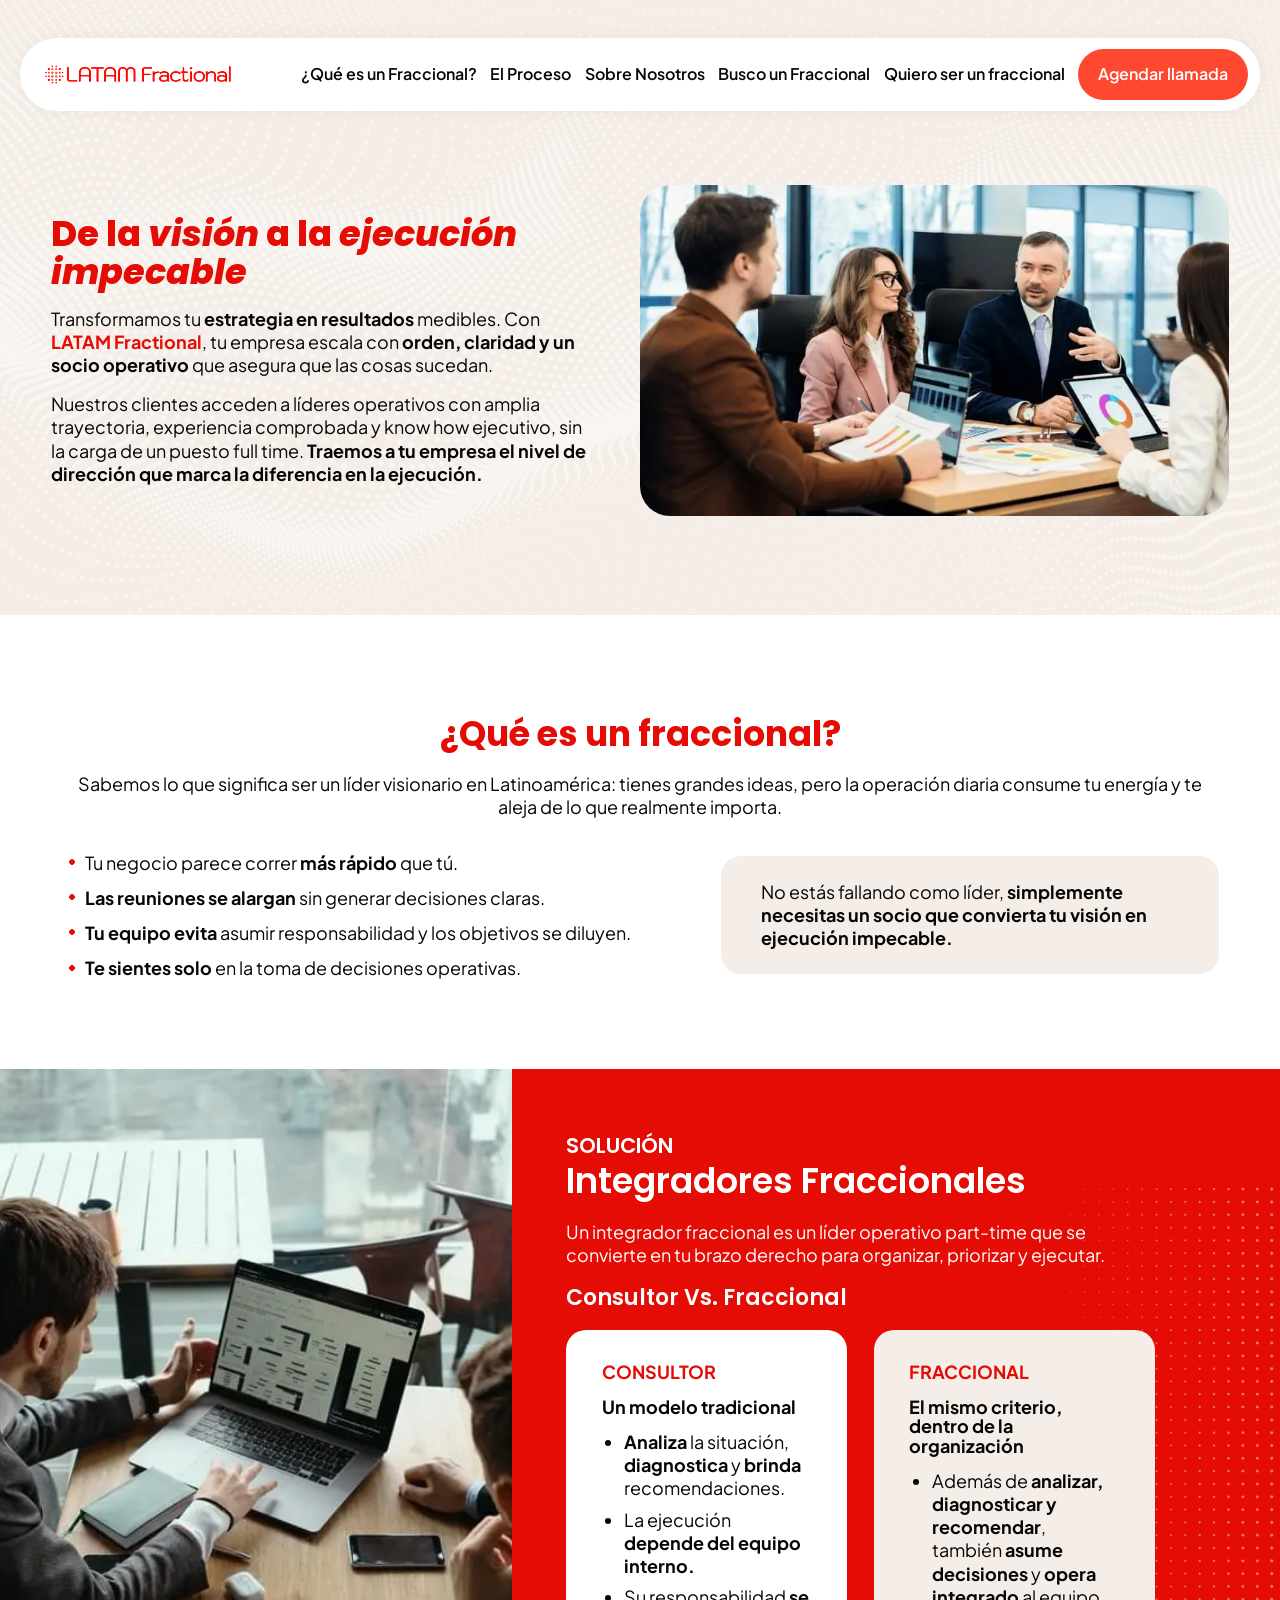
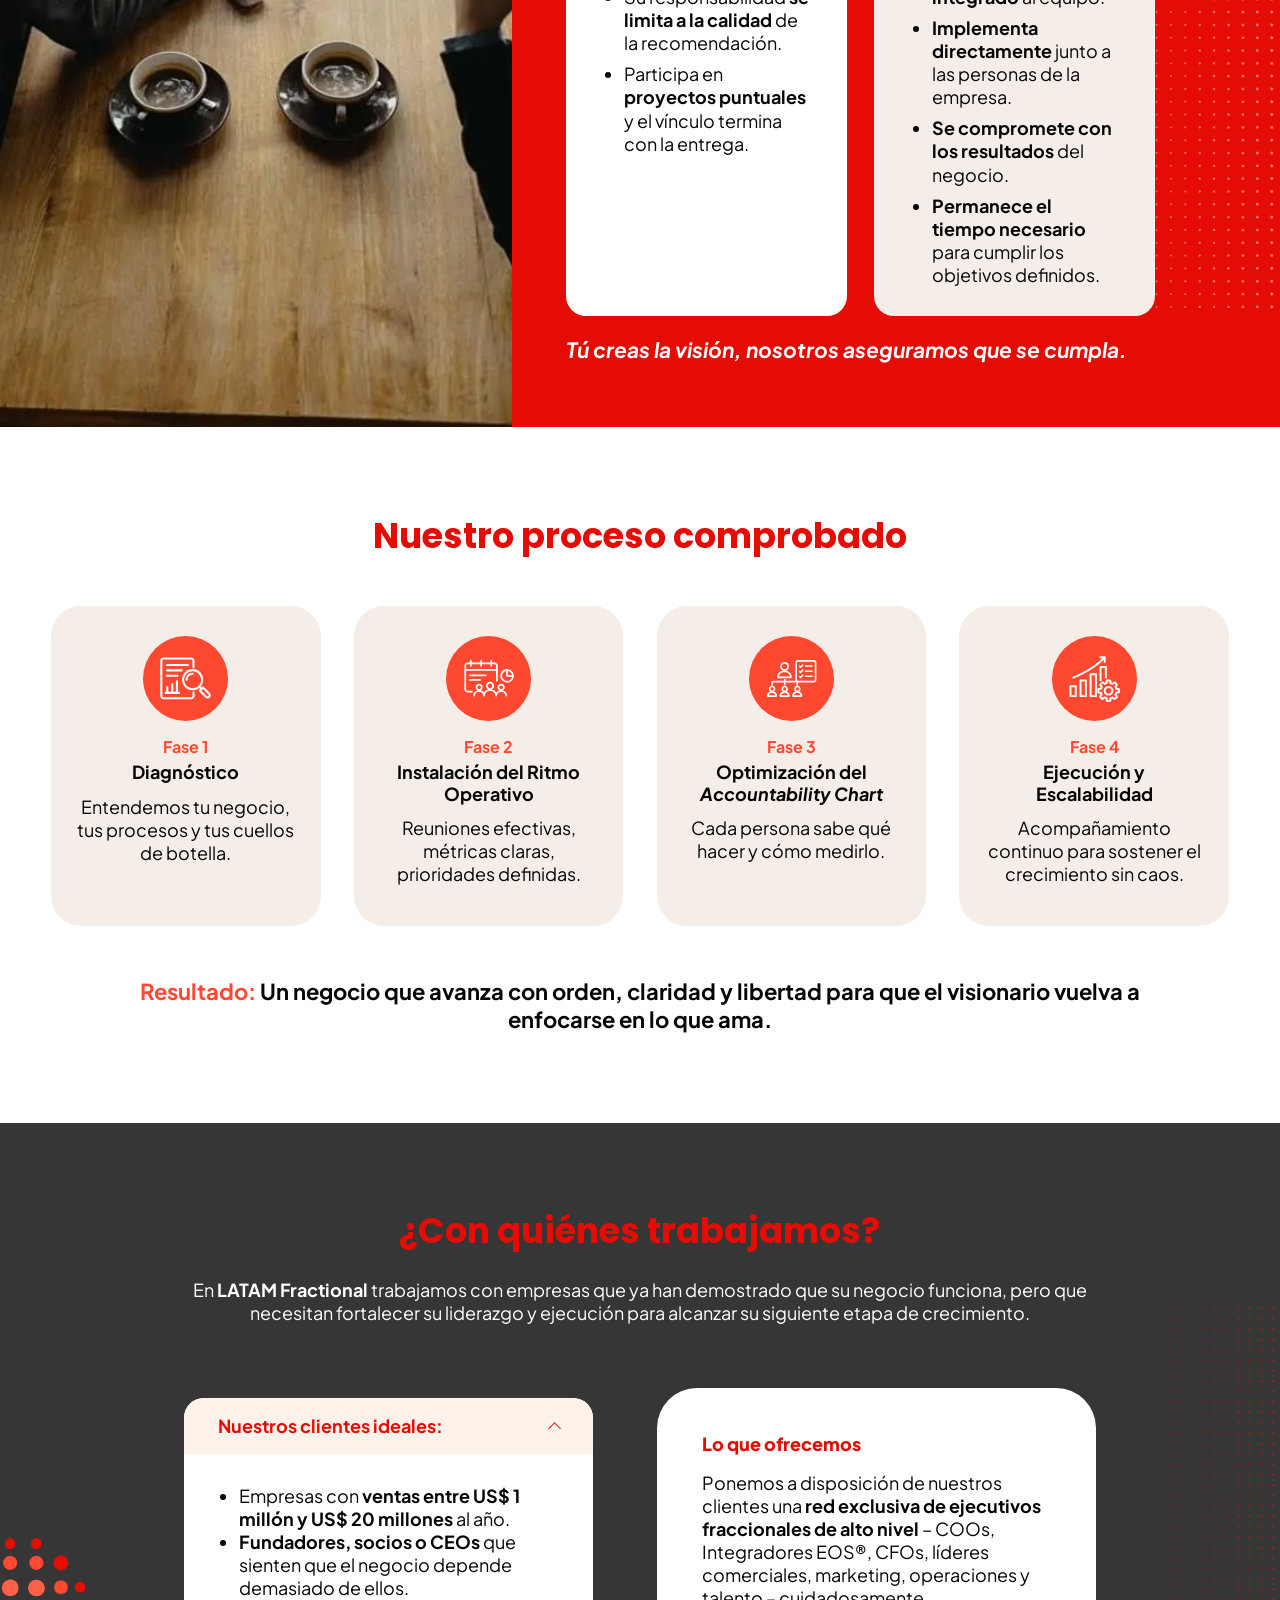
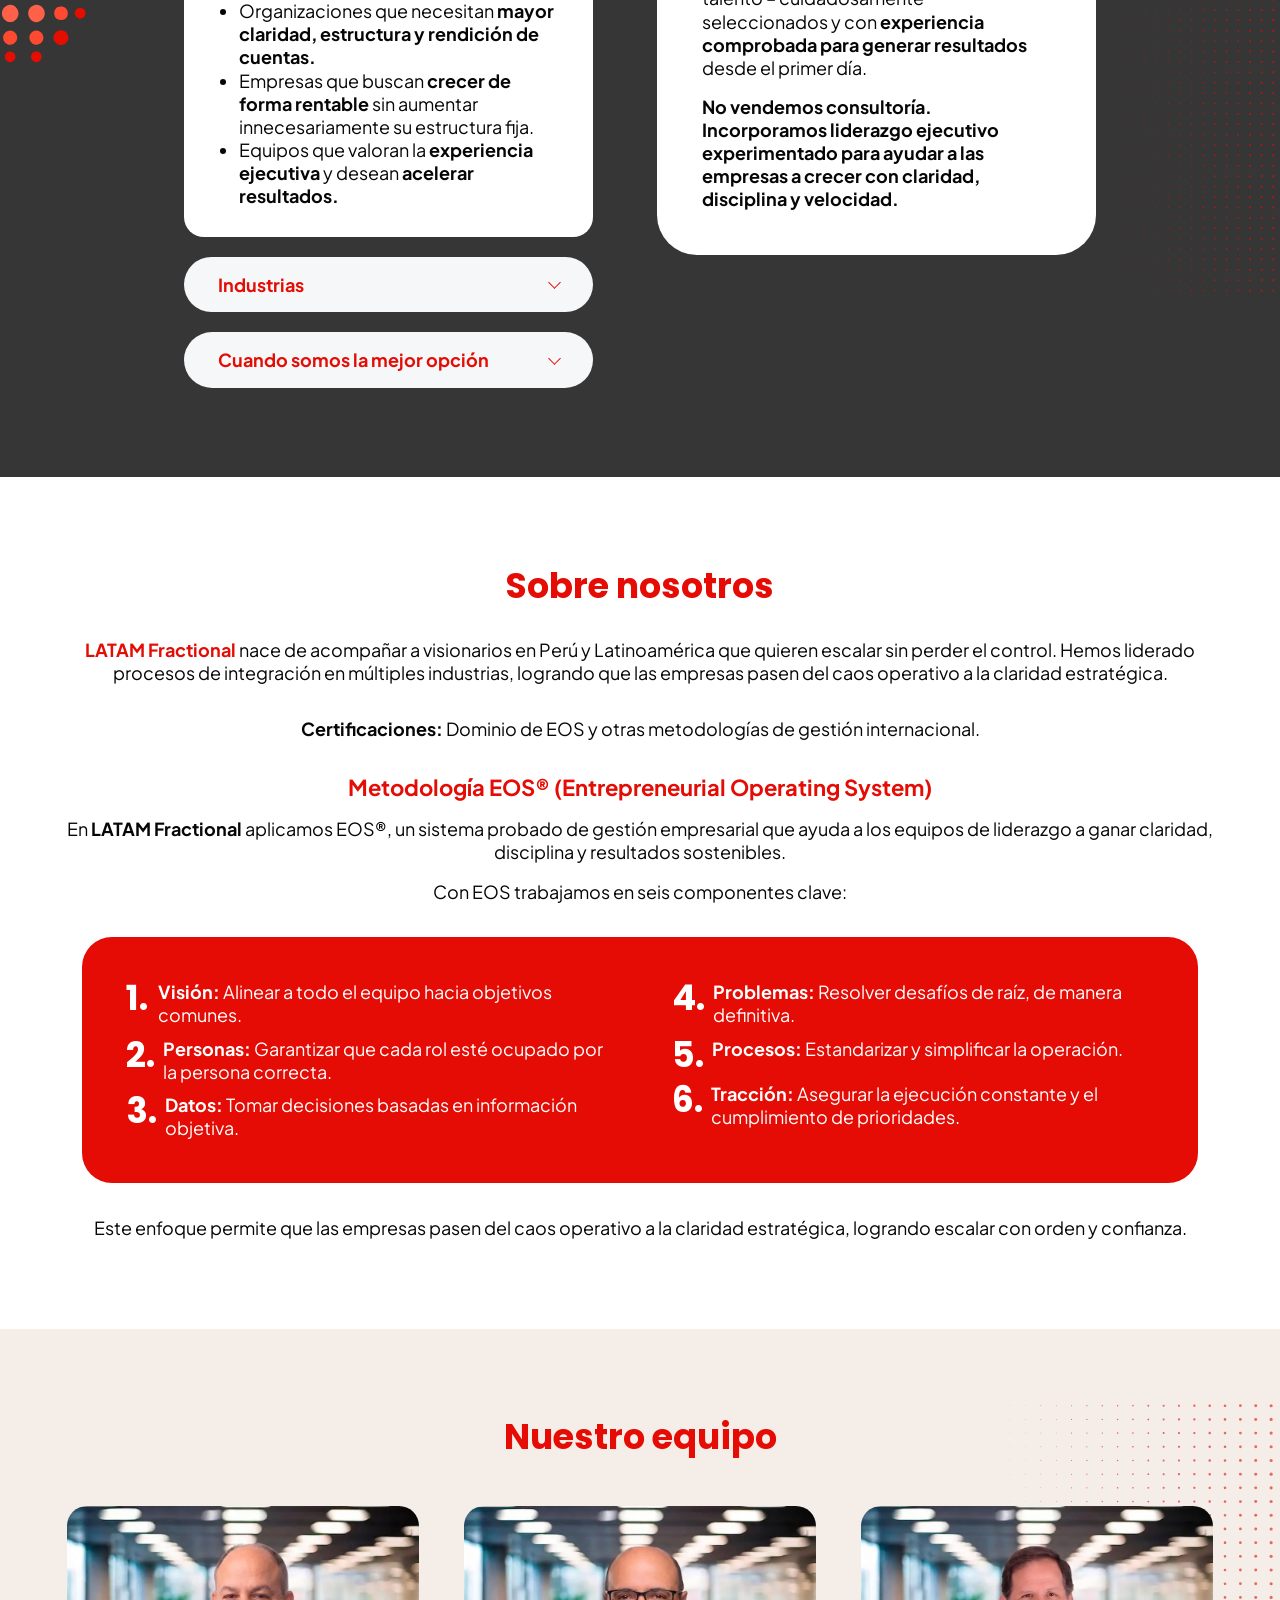
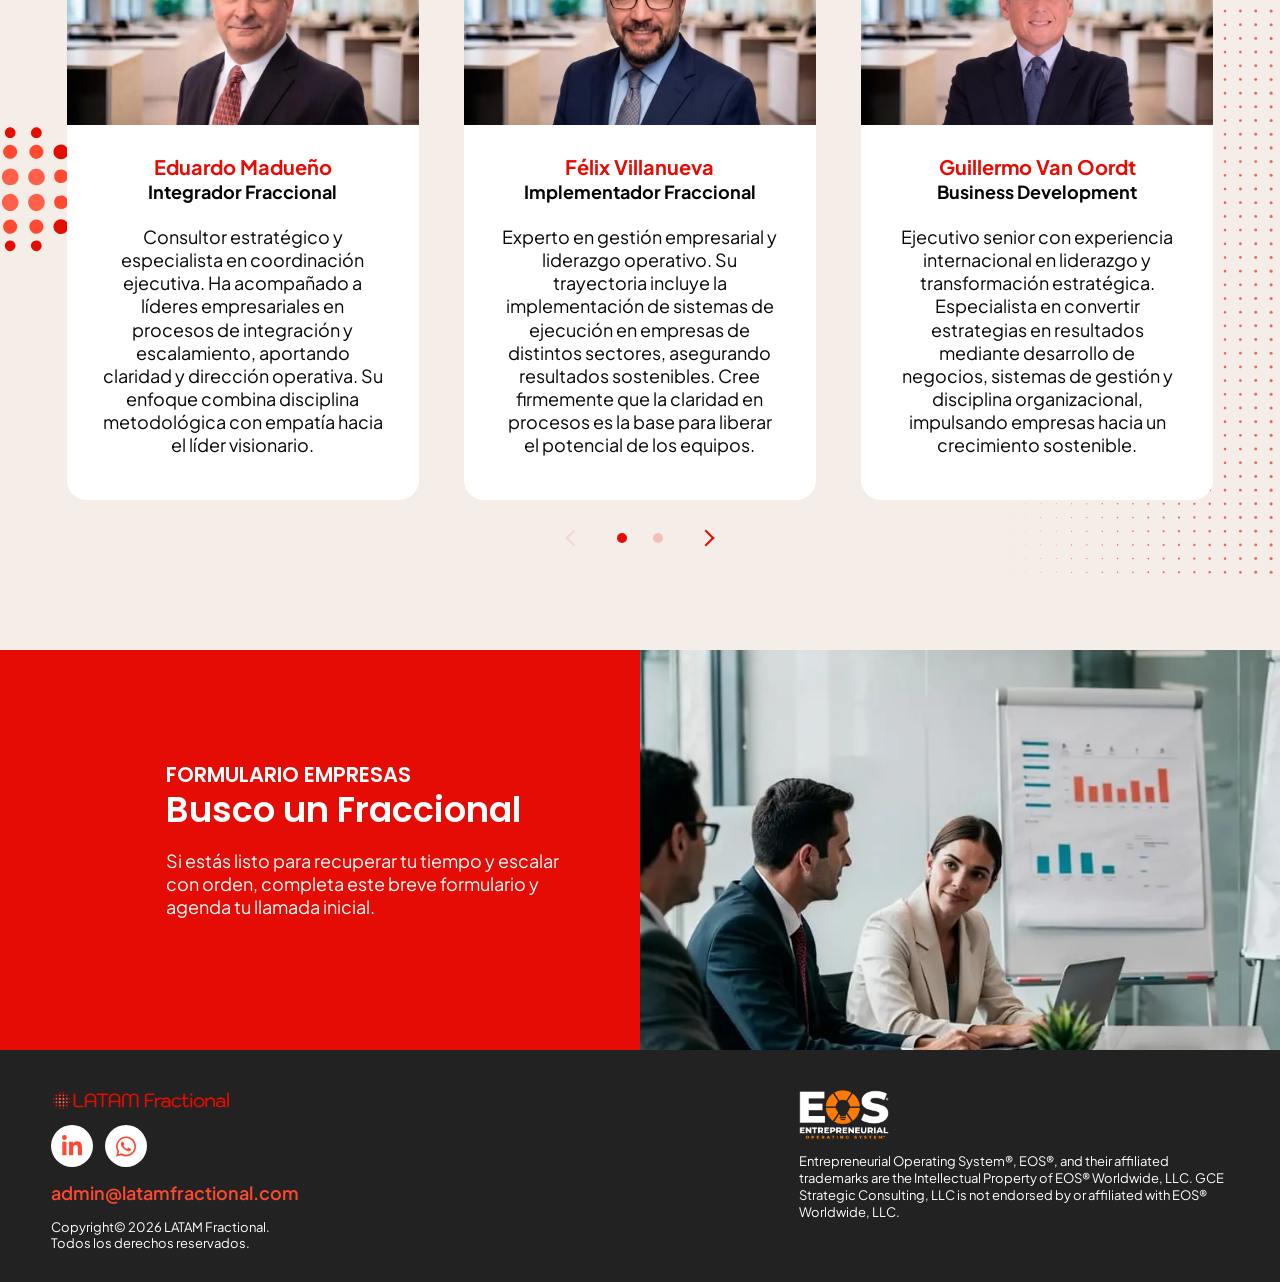
==== commit e2caf7c3: "nuevos cambios de imagenes" ====
--- a/latamFractional-2.html
+++ b/latamFractional-2.html
@@ -38,7 +38,7 @@
                     <p>Transformamos tu <strong>estrategia en resultados</strong> medibles. Con <strong class="marca">LATAM Fractional</strong>, tu empresa escala con <strong>orden, claridad y un socio operativo</strong> que asegura que las cosas sucedan.</p>
                     <p>Nuestros clientes acceden a líderes operativos con amplia trayectoria, experiencia comprobada y know how ejecutivo, sin la carga de un puesto full time. <strong>Traemos a tu empresa el nivel de dirección que marca la diferencia en la ejecución.</strong></p>
                 </div>
-                <img class="fotoBanner" data-entrada="derecha" src="imagenes/Latam-Fractional_banner.jpg" width="800" height="450" alt="">
+                <img class="fotoBanner" data-entrada="derecha" src="imagenes/Latam-Fractional_banner.webp" width="800" height="450" alt="">
             </div>
         </section>
 
@@ -236,7 +236,7 @@
                 <div class="carruselEquipo" data-carrusel="perfil" data-entrada="sube">
                     <div class="equipo pistaCarrusel" id="equipo" tabindex="0" aria-label="Perfiles del equipo">
                         <article class="perfil">
-                            <img src="imagenes/Equipo_Eduardo.jpg" alt="" loading="lazy">
+                            <img src="imagenes/Equipo_Eduardo.webp" alt="" loading="lazy">
                             <div class="descripcionPerfil">
                                 <h3>Eduardo Madueño</h3>
                                 <p><strong>Integrador Fraccional</strong></p>
@@ -244,7 +244,7 @@
                             </div>
                         </article>
                         <article class="perfil">
-                            <img src="imagenes/Equipo_Felix.jpg" alt="" loading="lazy">
+                            <img src="imagenes/Equipo_Felix.webp" alt="" loading="lazy">
                             <div class="descripcionPerfil">
                                 <h3>Félix Villanueva</h3>
                                 <p><strong>Implementador Fraccional</strong></p>
@@ -252,7 +252,7 @@
                             </div>
                         </article>
                         <article class="perfil">
-                            <img src="imagenes/Equipo_Guillermo.jpg" alt="" loading="lazy">
+                            <img src="imagenes/Equipo_Guillermo.webp" alt="" loading="lazy">
                             <div class="descripcionPerfil">
                                 <h3>Guillermo Van Oordt</h3>
                                 <p><strong>Business Development</strong></p>
@@ -260,7 +260,7 @@
                             </div>
                         </article>
                         <article class="perfil">
-                            <img src="imagenes/Equipo_Guillermo.jpg" alt="" loading="lazy">
+                            <img src="imagenes/Equipo_Guillermo.webp" alt="" loading="lazy">
                             <div class="descripcionPerfil">
                                 <h3>Guillermo Van Oordt</h3>
                                 <p><strong>Business Development</strong></p>
--- a/latamFractional-2.css
+++ b/latamFractional-2.css
@@ -396,7 +396,7 @@
 
 .fotoSolucion {
     inline-size: 40%;
-    background-image: url("imagenes/Latam-Fractional_Solucion_IF.jpg");
+    background-image: url("imagenes/Latam-Fractional_Solucion_IF.webp");
 }
 
 .panelRojo {
@@ -959,7 +959,7 @@
 .fotoContacto {
     inline-size: 50%;
     min-block-size: 400px;
-    background-image: url("imagenes/Latam-Fractional_Integrador.jpg");
+    background-image: url("imagenes/Latam-Fractional_Integrador.webp");
 }
 
 /* B9 · Pie de página */
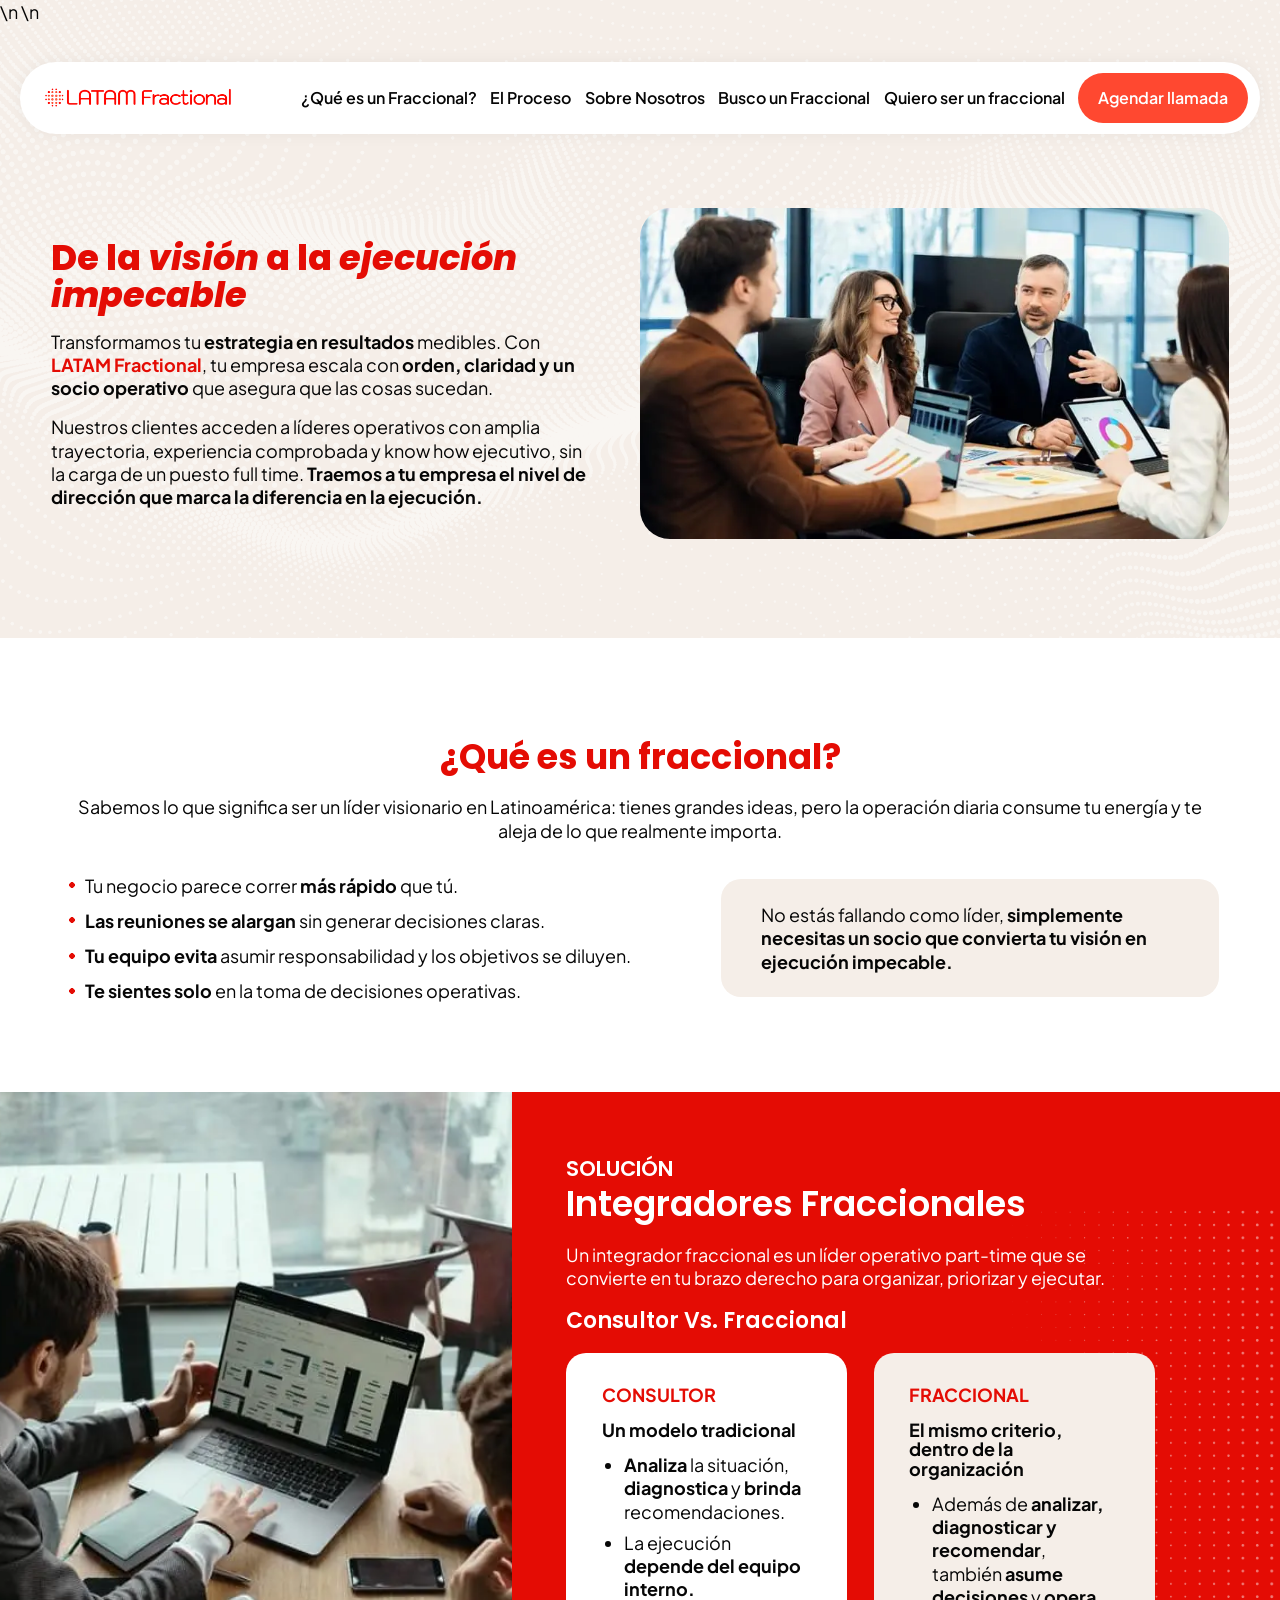
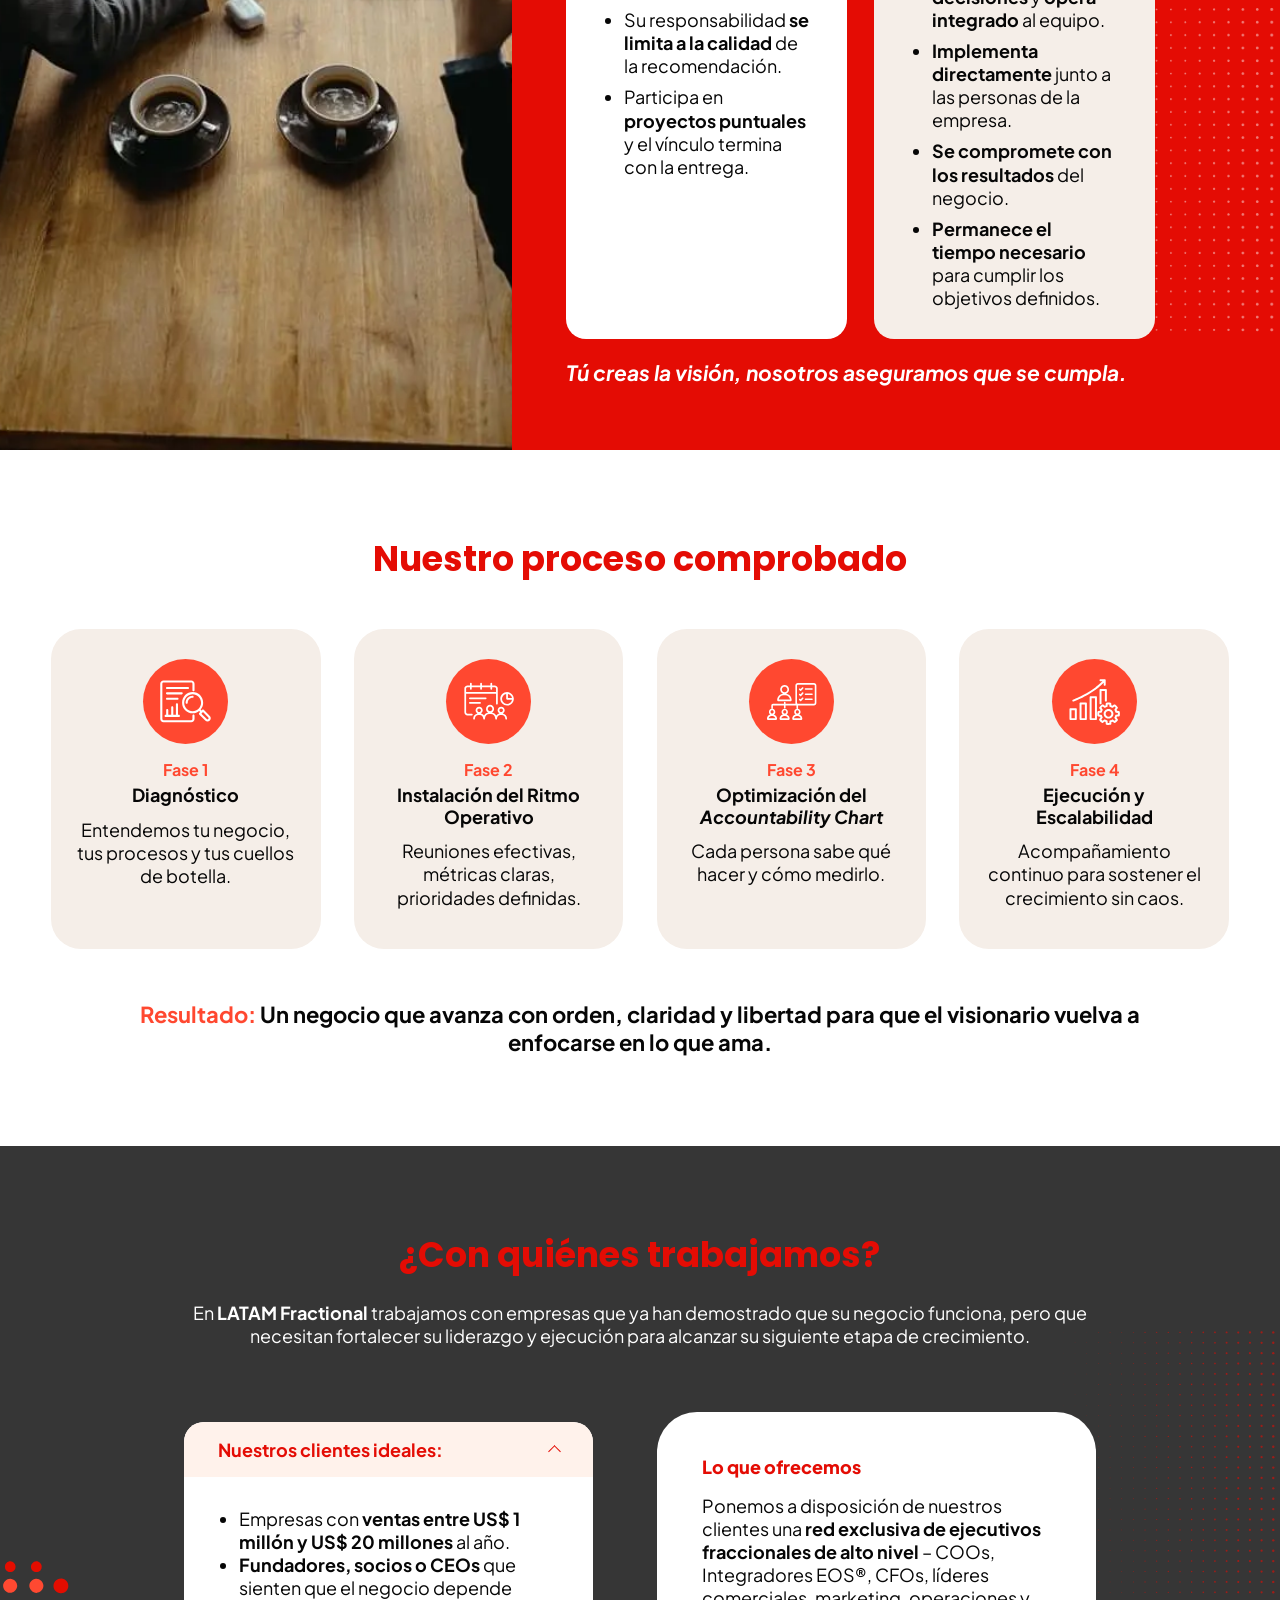
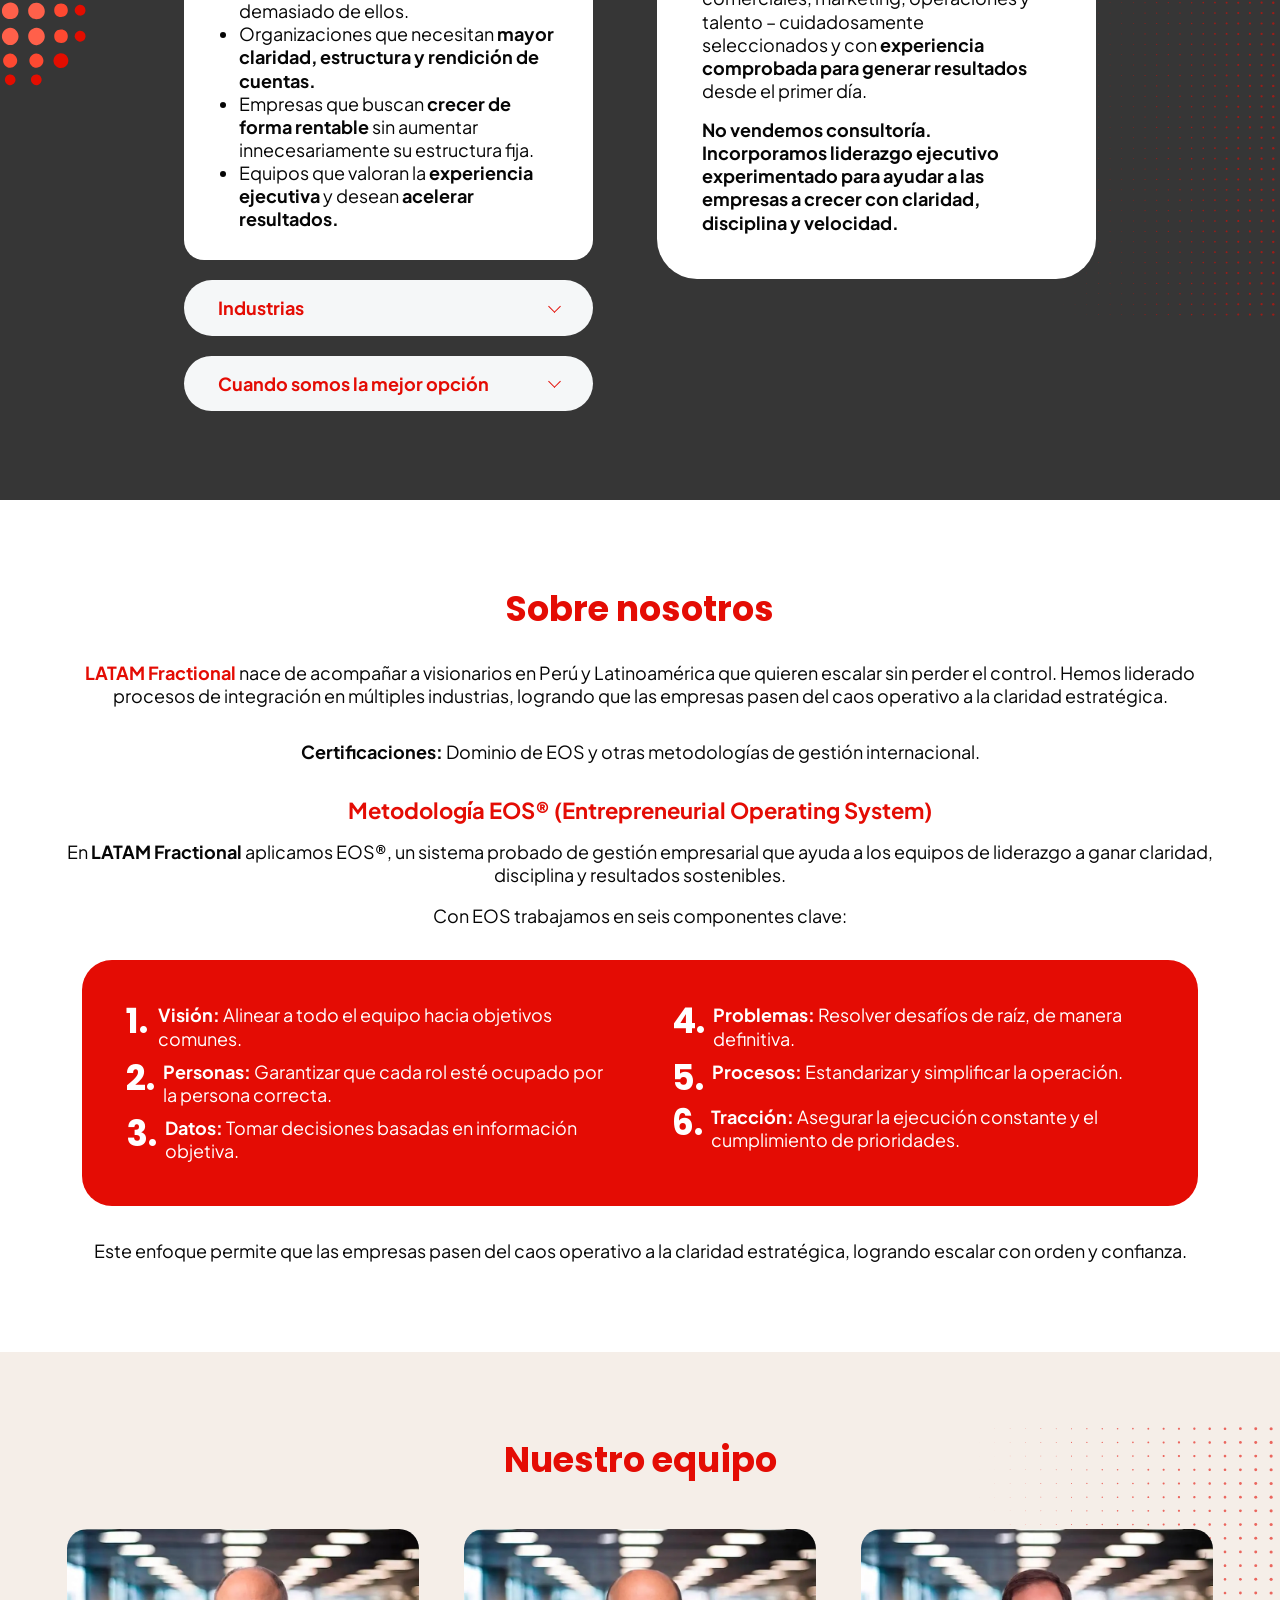
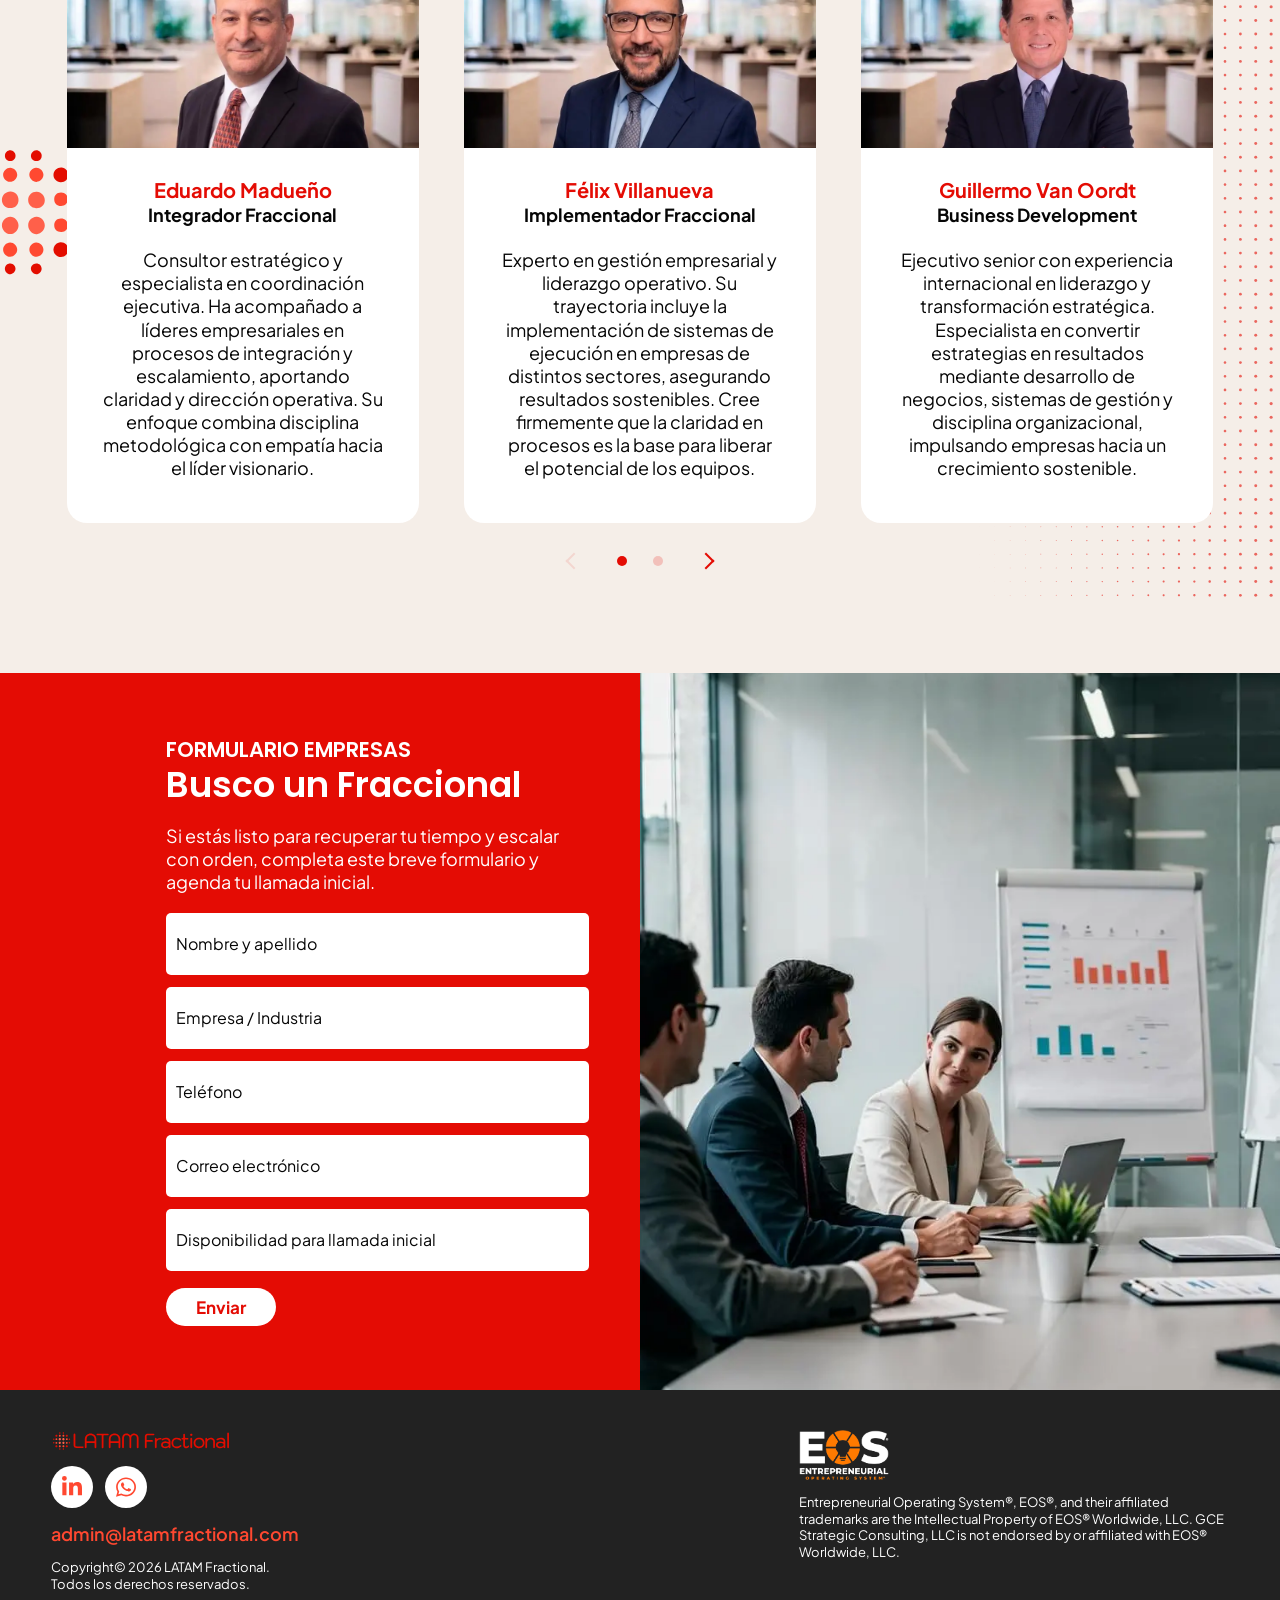
==== commit cfe6d506: "nuevos cambios" ====
--- a/latamFractional-2.html
+++ b/latamFractional-2.html
@@ -6,7 +6,7 @@
     <title>Latam Fractional</title>
     <link rel="icon" href="imagenes/Favicon-LF-150x150.png">
     <link rel="stylesheet" href="latamFractional-2.css">
-    <script src="latamFractional-2.js" defer></script>
+    <link rel="stylesheet" href="formulario-empresas.css">\n    <script src="latamFractional-2.js" defer></script>\n    <script src="formulario-empresas.js" defer></script>
 </head>
 <body id="inicio">
     <header class="ctnHeader">
@@ -287,7 +287,29 @@
                     </div>
                     <p>Si estás listo para recuperar tu tiempo y escalar con orden, completa este breve formulario y agenda tu llamada inicial.</p>
                     <div class="ctnFormulario" id="formulario-empresas">
-                        <!-- Pega aquí el código de tu formulario. -->
+                        <div class="formularioEmpresas" role="group" aria-labelledby="tituloContacto">
+                            <div class="campoEmpresa">
+                                <input id="empresa-nombre" type="text" autocomplete="off" placeholder=" ">
+                                <label for="empresa-nombre">Nombre y apellido</label>
+                            </div>
+                            <div class="campoEmpresa">
+                                <input id="empresa-organizacion" type="text" autocomplete="off" placeholder=" ">
+                                <label for="empresa-organizacion">Empresa / Industria</label>
+                            </div>
+                            <div class="campoEmpresa">
+                                <input id="empresa-telefono" type="tel" autocomplete="off" placeholder=" ">
+                                <label for="empresa-telefono">Teléfono</label>
+                            </div>
+                            <div class="campoEmpresa">
+                                <input id="empresa-correo" type="email" autocomplete="off" placeholder=" ">
+                                <label for="empresa-correo">Correo electrónico</label>
+                            </div>
+                            <div class="campoEmpresa">
+                                <input id="empresa-disponibilidad" type="text" autocomplete="off" placeholder=" ">
+                                <label for="empresa-disponibilidad">Disponibilidad para llamada inicial</label>
+                            </div>
+                            <button class="botonEnviarEmpresa" type="button" disabled>Enviar</button>
+                        </div>
                     </div>
                 </div>
                 <div class="fotoSeccion fotoContacto" data-entrada="derecha" aria-hidden="true"></div>
--- a/formulario-empresas.css
+++ b/formulario-empresas.css
@@ -0,0 +1,68 @@
+.formularioEmpresas {
+    --espacio-campo: 10px;
+    display: grid;
+    gap: 12px;
+}
+
+.campoEmpresa {
+    position: relative;
+    color: var(--texto);
+    font-size: 1rem;
+    line-height: 1.2;
+}
+
+.campoEmpresa input {
+    display: block;
+    inline-size: 100%;
+    min-inline-size: 0;
+    block-size: 62px;
+    padding: 24px var(--espacio-campo) 8px;
+    border: 0;
+    border-radius: 5px;
+    background: var(--blanco);
+    color: inherit;
+    font: inherit;
+}
+
+.campoEmpresa input:focus {
+    outline: none;
+    box-shadow: none;
+}
+
+.campoEmpresa label {
+    position: absolute;
+    inset-block-start: 50%;
+    inset-inline: var(--espacio-campo);
+    transform: translateY(-50%);
+    cursor: text;
+    transition: inset-block-start 150ms ease, transform 150ms ease, font-size 150ms ease;
+}
+
+.campoEmpresa input:focus + label,
+.campoEmpresa input:not(:placeholder-shown) + label {
+    inset-block-start: 8px;
+    transform: none;
+    font-size: 0.75rem;
+}
+
+.campoEmpresa input:focus + label {
+    color: var(--rojo);
+}
+
+.botonEnviarEmpresa {
+    justify-self: start;
+    min-block-size: 38px;
+    margin-block-start: 5px;
+    padding: 7px 30px;
+    border: 0;
+    border-radius: 30px;
+    background: var(--blanco);
+    color: var(--rojo);
+    font: 700 1.0625rem/1.35 var(--fuente-texto);
+}
+
+@media (prefers-reduced-motion: reduce) {
+    .campoEmpresa label {
+        transition: none;
+    }
+}
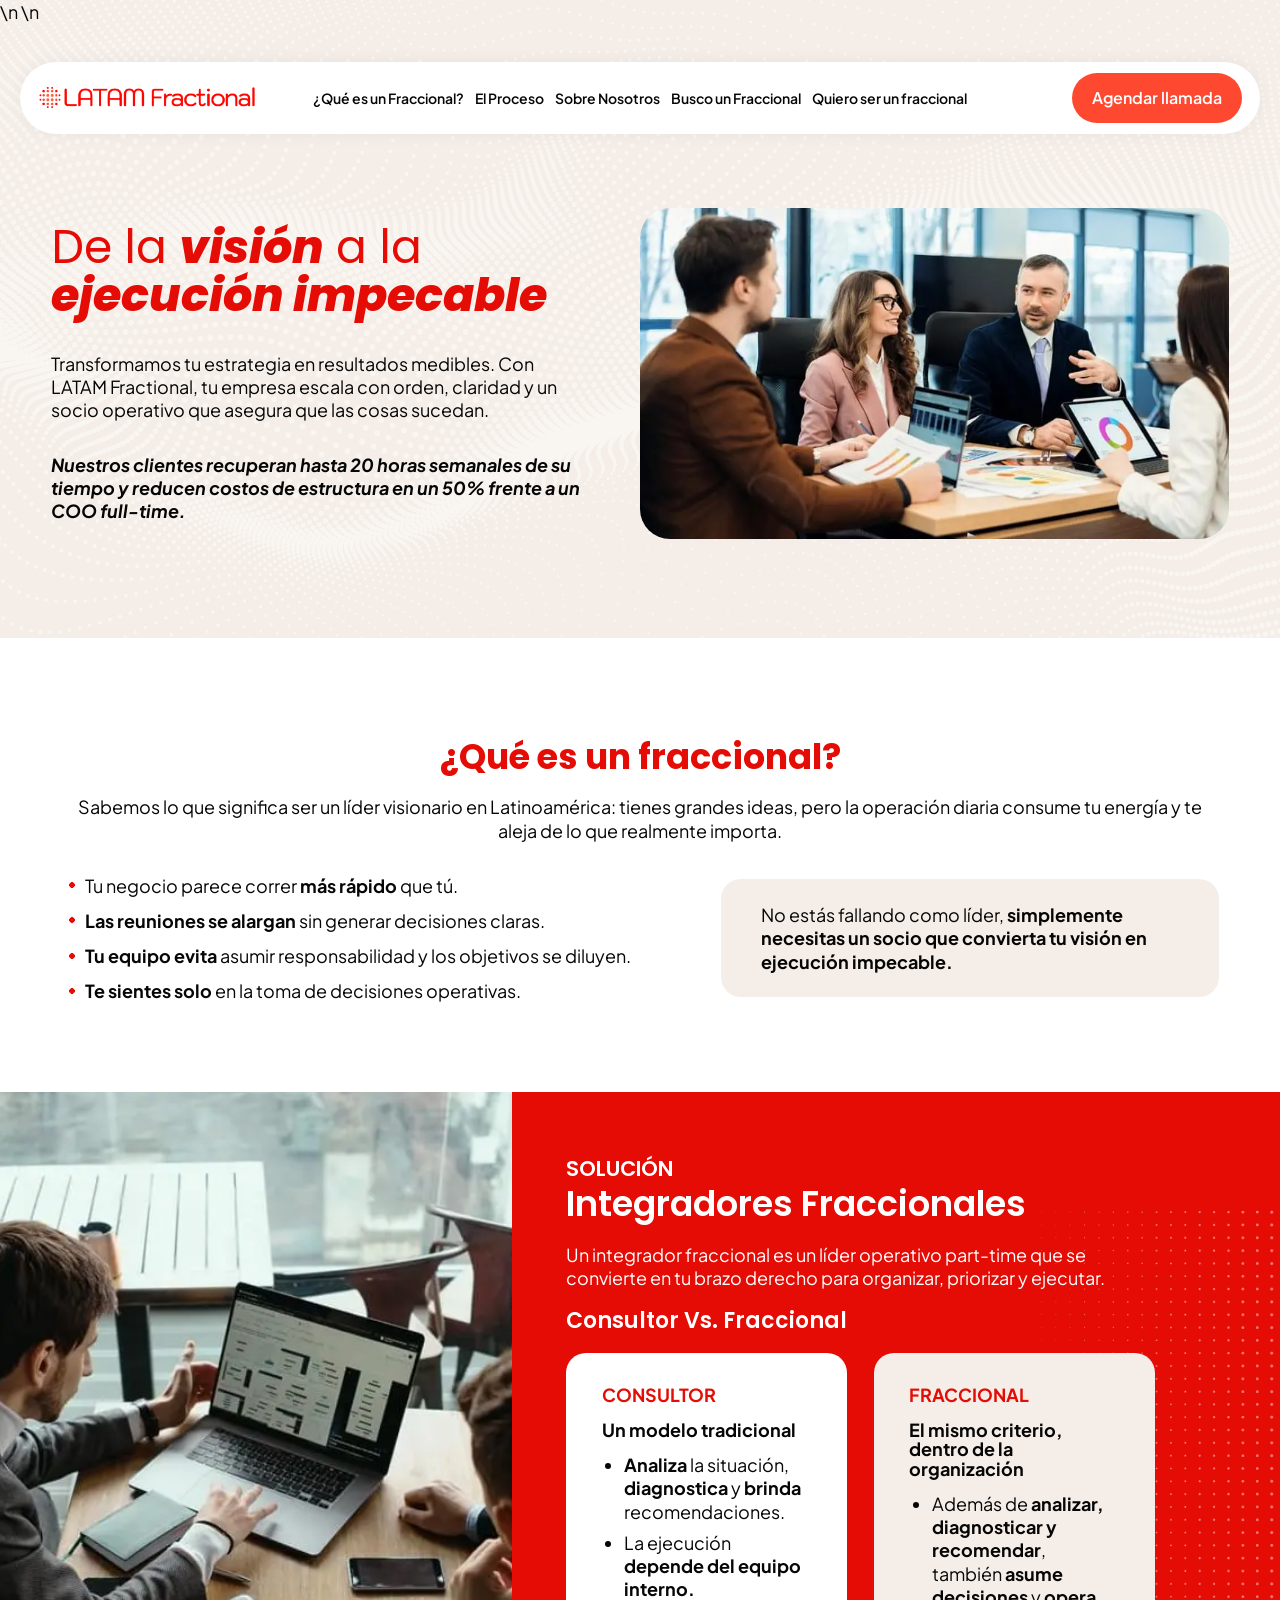
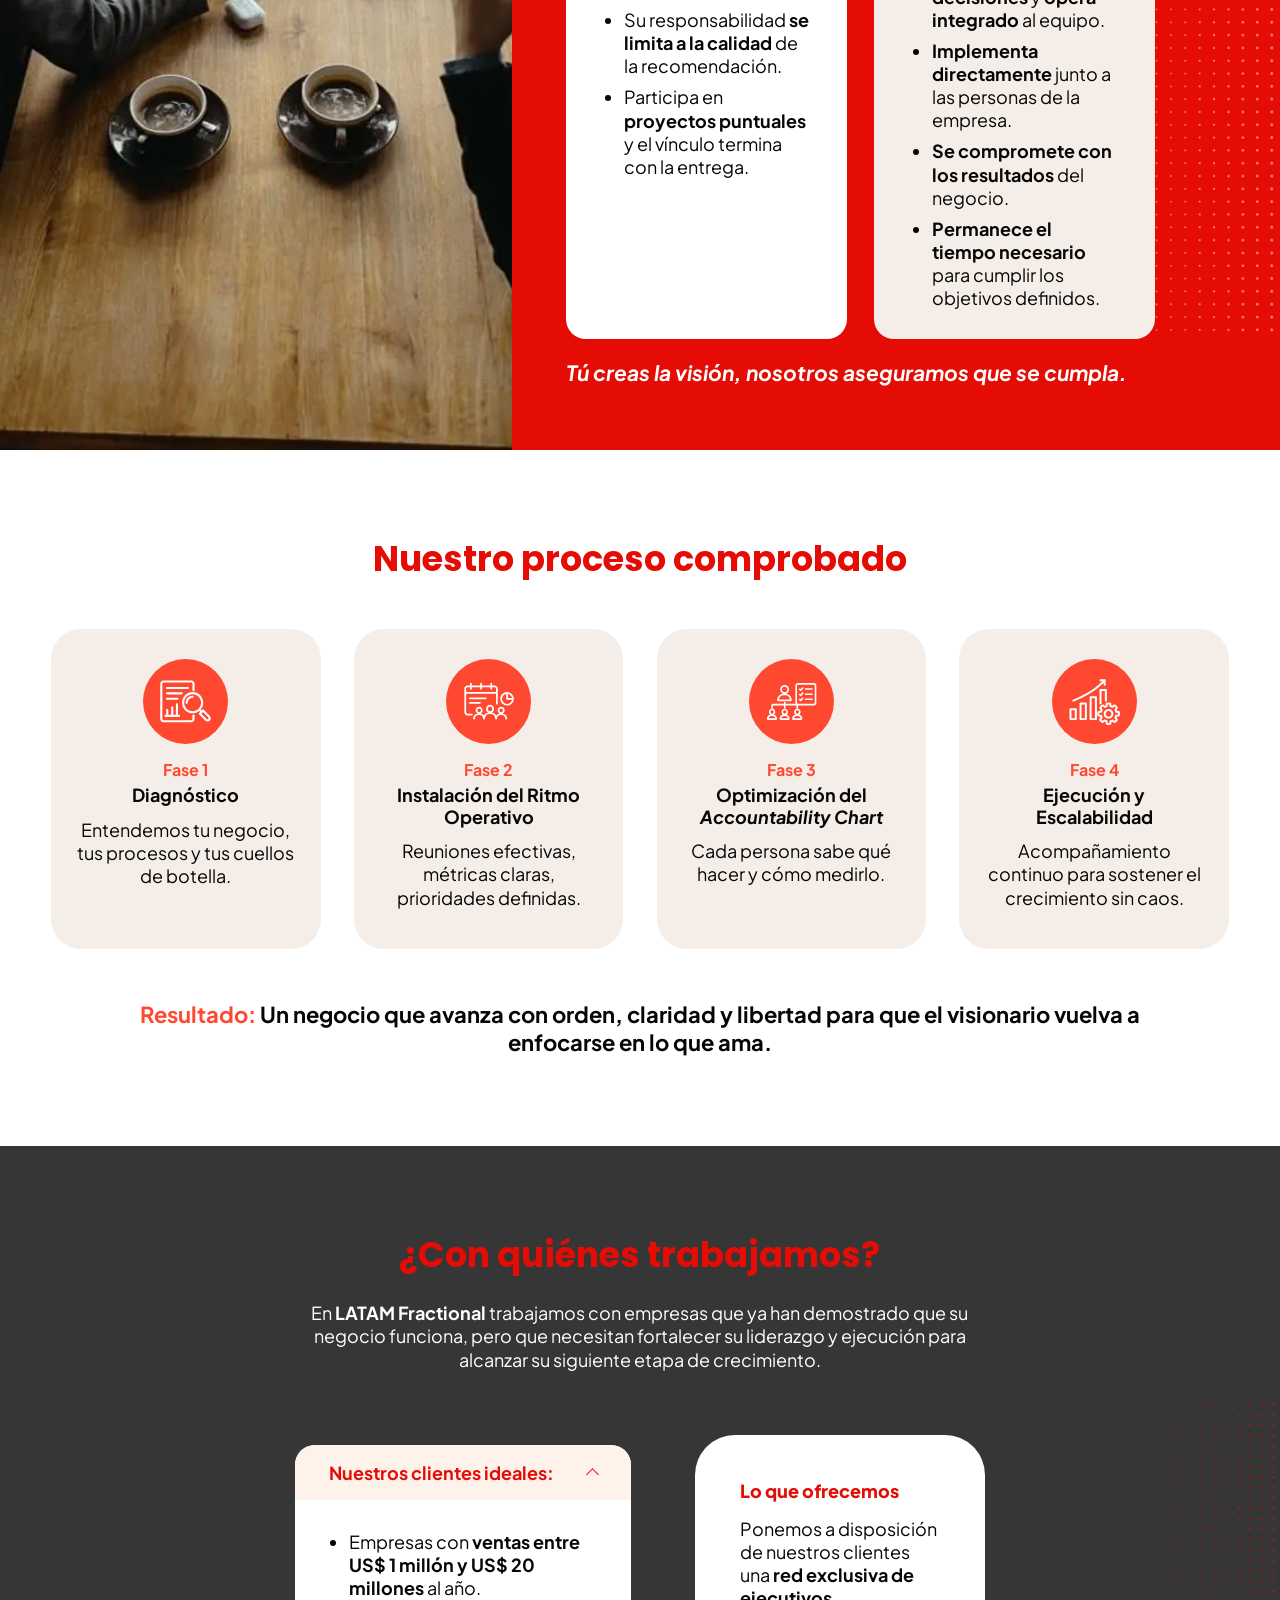
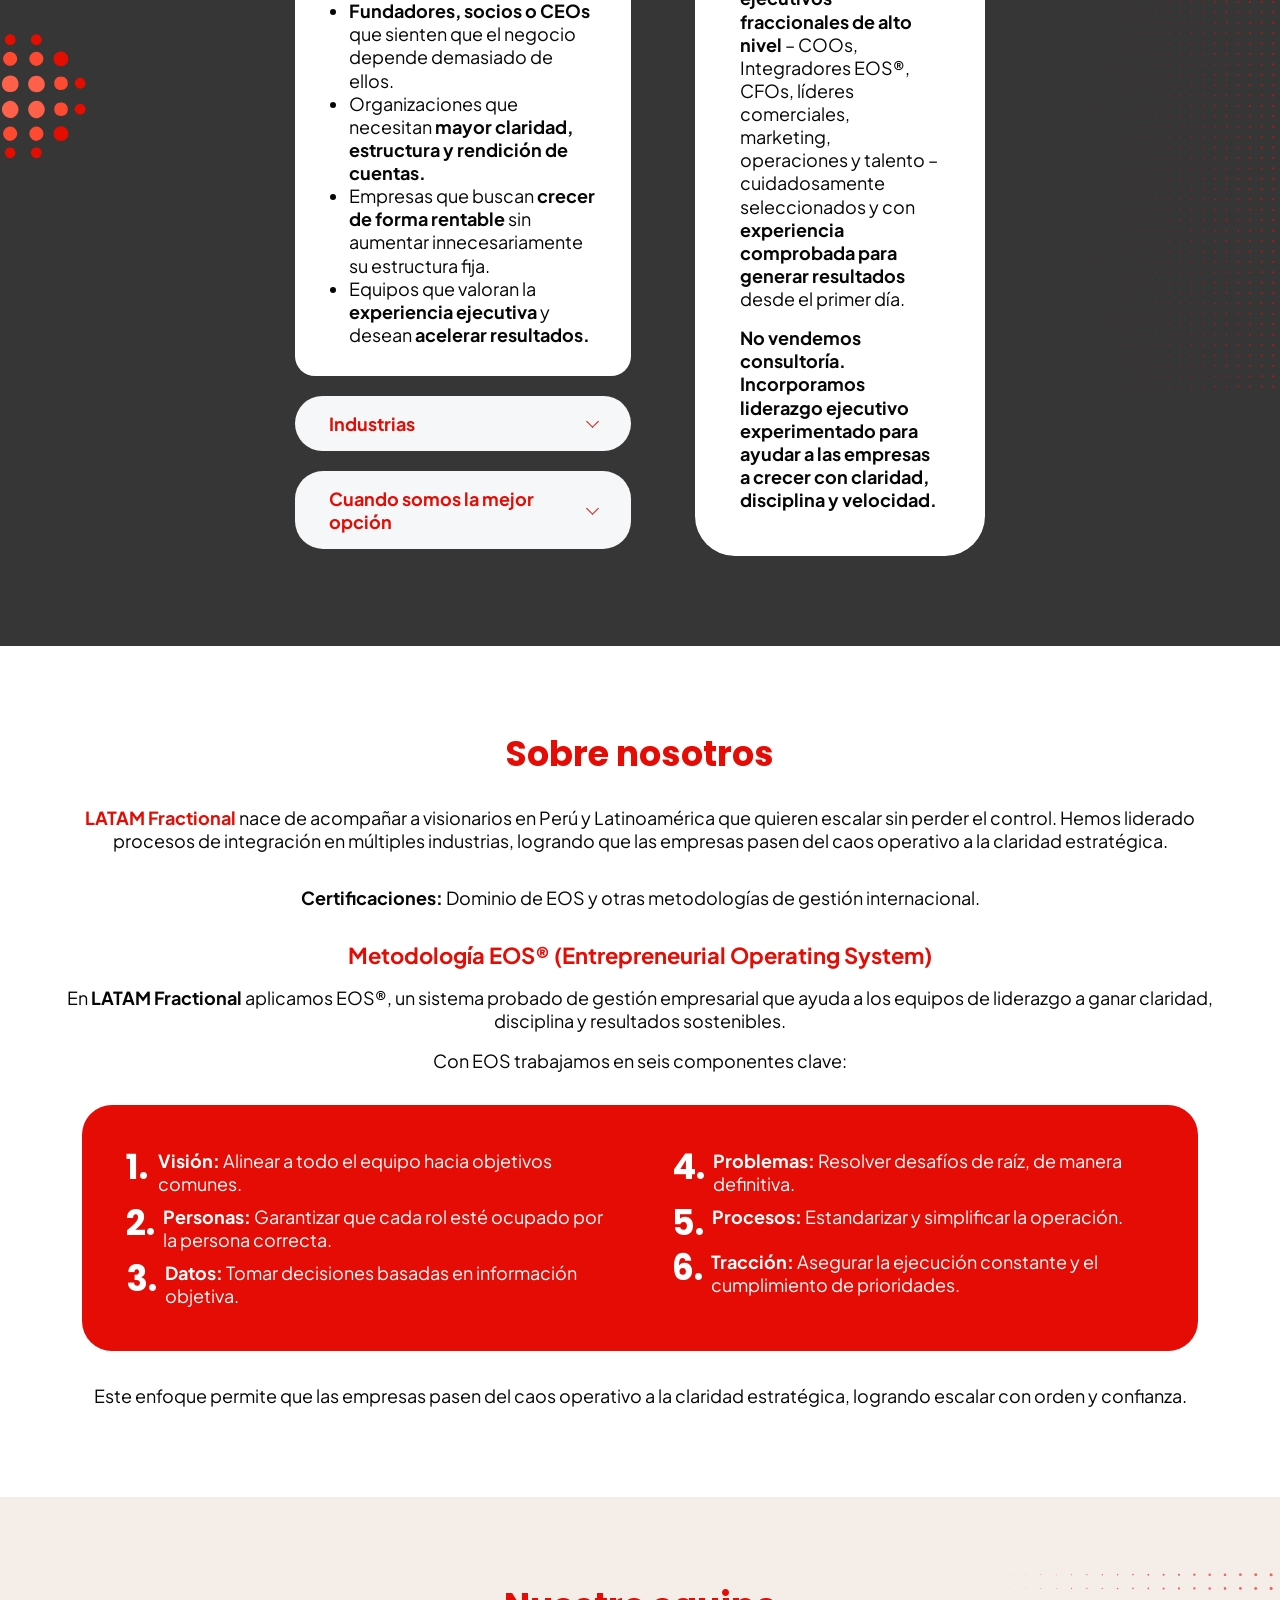
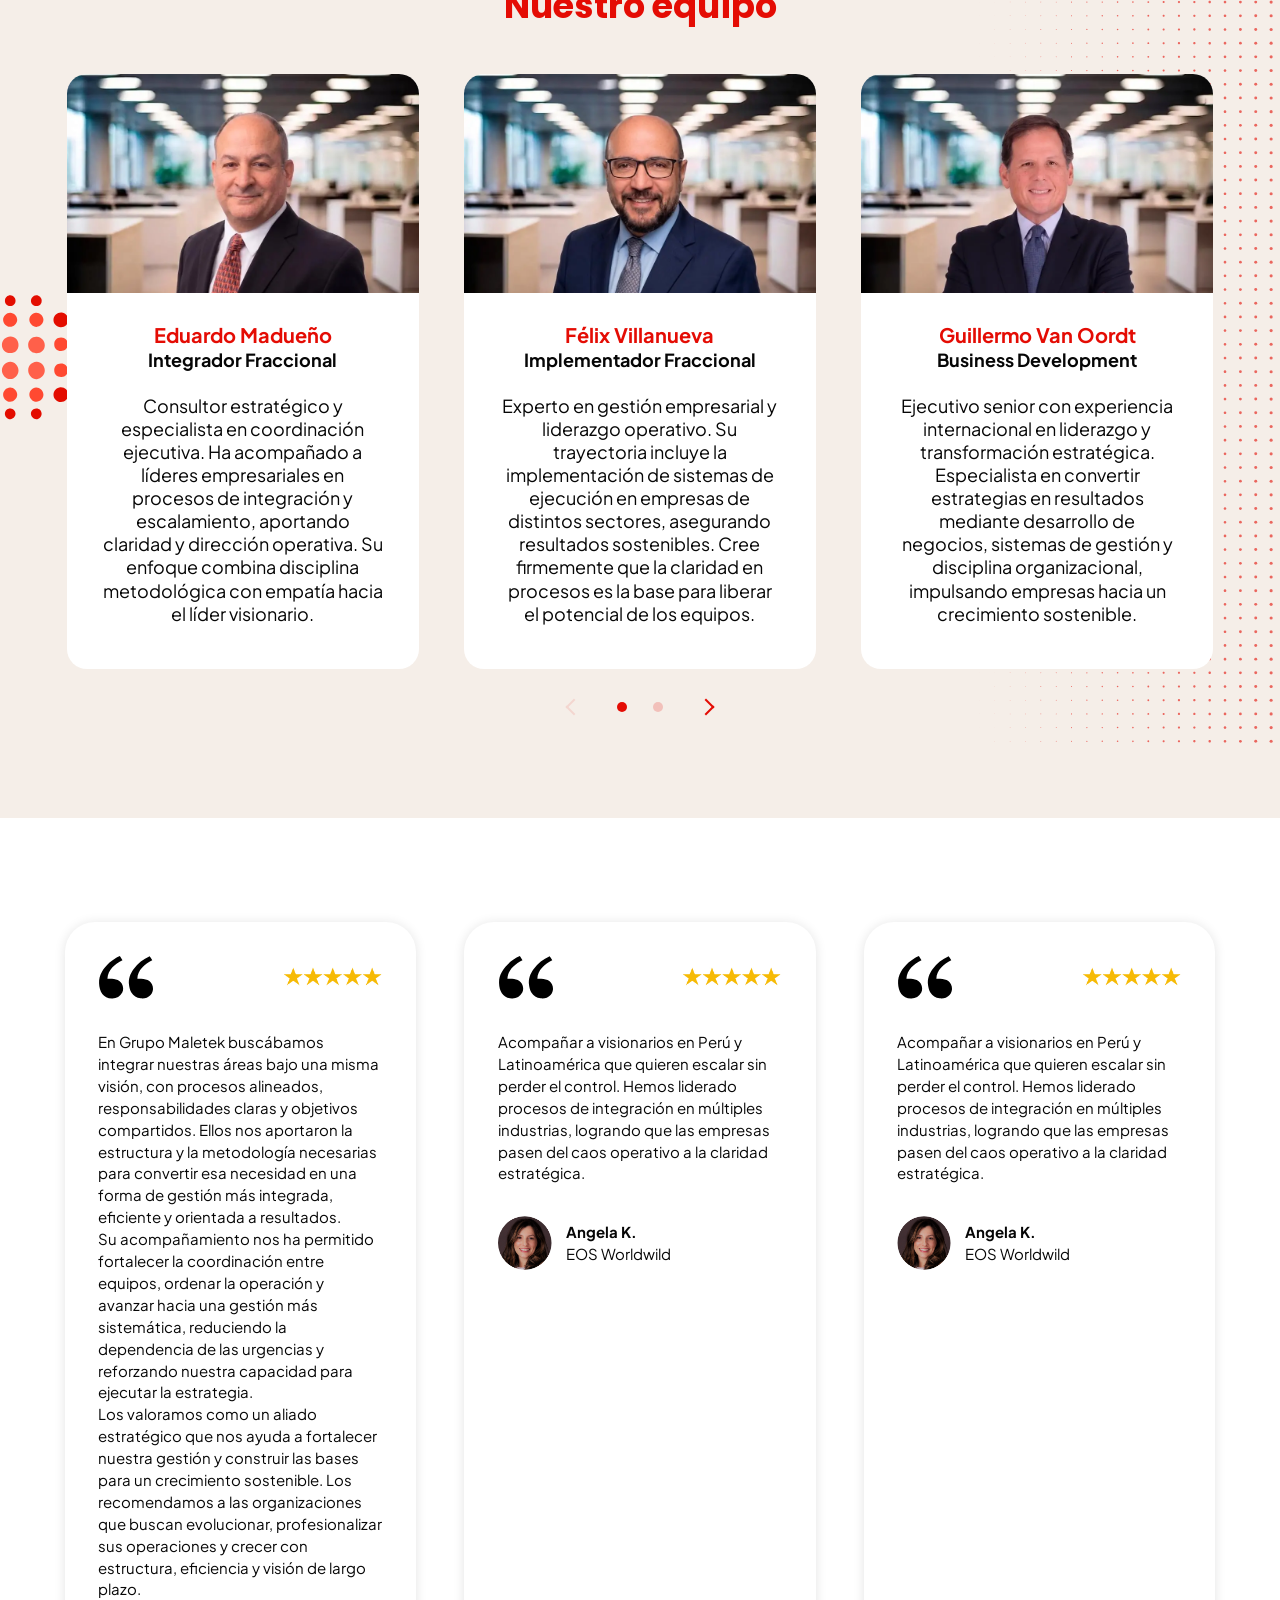
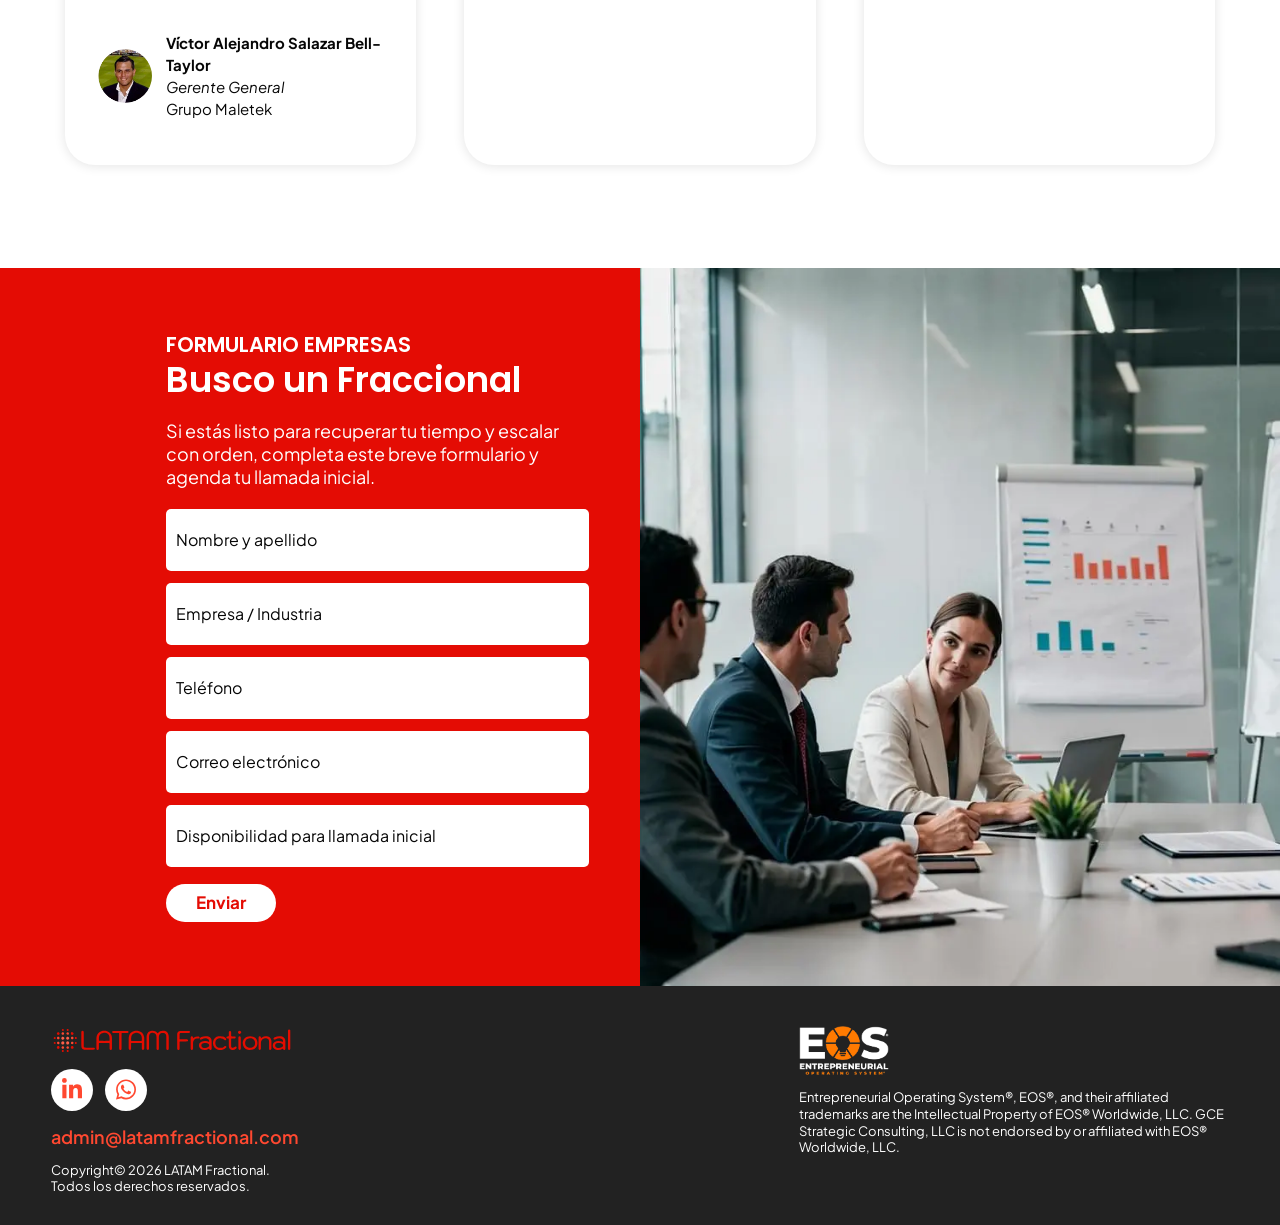
==== commit 52d2221f: "agregando testimonios" ====
--- a/latamFractional-2.html
+++ b/latamFractional-2.html
@@ -19,11 +19,13 @@
                 <span class="lineasMenu" aria-hidden="true"></span>
             </button>
             <nav class="menuPrincipal" id="menuPrincipal" aria-label="Navegación principal">
-                <a href="#que-es-un-fraccional">¿Qué es un Fraccional?</a>
-                <a href="#proceso">El Proceso</a>
-                <a href="#nosotros">Sobre Nosotros</a>
-                <a href="#busco-fraccional">Busco un Fraccional</a>
-                <a href="https://latamfractional.com/quiero-ser-un-fraccional/">Quiero ser un fraccional</a>
+                <div class="enlacesMenu">
+                    <a href="#que-es-un-fraccional">¿Qué es un Fraccional?</a>
+                    <a href="#proceso">El Proceso</a>
+                    <a href="#nosotros">Sobre Nosotros</a>
+                    <a href="#busco-fraccional">Busco un Fraccional</a>
+                    <a href="https://latamfractional.com/quiero-ser-un-fraccional/">Quiero ser un fraccional</a>
+                </div>
                 <a class="boton" href="https://calendar.app.google/sDXzYWVhMBk7jKmW8" target="_blank" rel="noopener">Agendar llamada</a>
             </nav>
         </div>
@@ -34,9 +36,9 @@
         <section class="ctnBloque B1 ctnBanner" aria-labelledby="tituloBanner">
             <div class="bloque">
                 <div class="columna" data-entrada="sube">
-                    <h1 id="tituloBanner">De la <em>visión</em> a la <em>ejecución impecable</em></h1>
-                    <p>Transformamos tu <strong>estrategia en resultados</strong> medibles. Con <strong class="marca">LATAM Fractional</strong>, tu empresa escala con <strong>orden, claridad y un socio operativo</strong> que asegura que las cosas sucedan.</p>
-                    <p>Nuestros clientes acceden a líderes operativos con amplia trayectoria, experiencia comprobada y know how ejecutivo, sin la carga de un puesto full time. <strong>Traemos a tu empresa el nivel de dirección que marca la diferencia en la ejecución.</strong></p>
+                    <h1 id="tituloBanner">De la <em>visión</em> a la <em class="remateBanner">ejecución impecable</em></h1>
+                    <p>Transformamos tu estrategia en resultados medibles. Con LATAM Fractional, tu empresa escala con orden, claridad y un socio operativo que asegura que las cosas sucedan.</p>
+                    <p><strong><em>Nuestros clientes recuperan hasta 20 horas semanales de su tiempo y reducen costos de estructura en un 50% frente a un COO full-time.</em></strong></p>
                 </div>
                 <img class="fotoBanner" data-entrada="derecha" src="imagenes/Latam-Fractional_banner.webp" width="800" height="450" alt="">
             </div>
@@ -277,6 +279,60 @@
             </div>
         </section>
 
+        <!-- Testimonios -->
+        <section class="ctnBloque BTestimonios" aria-label="Testimonios">
+            <div class="bloque" data-carrusel="testimonio">
+                <div class="testimonios pistaCarrusel" id="testimonios" tabindex="0" aria-label="Testimonios de clientes">
+                    <article class="testimonio">
+                        <div class="cabeceraTestimonio">
+                            <img class="comillasTestimonio" src="imagenes/icono-testimonio.svg" alt="">
+                            <img class="estrellasTestimonio" src="imagenes/Testimonios_estrellas.jpg" width="346" height="71" alt="5 de 5 estrellas">
+                        </div>
+                        <blockquote class="citaTestimonio">
+                            <p>En Grupo Maletek buscábamos integrar nuestras áreas bajo una misma visión, con procesos alineados, responsabilidades claras y objetivos compartidos. Ellos nos aportaron la estructura y la metodología necesarias para convertir esa necesidad en una forma de gestión más integrada, eficiente y orientada a resultados.</p>
+                            <p>Su acompañamiento nos ha permitido fortalecer la coordinación entre equipos, ordenar la operación y avanzar hacia una gestión más sistemática, reduciendo la dependencia de las urgencias y reforzando nuestra capacidad para ejecutar la estrategia.</p>
+                            <p>Los valoramos como un aliado estratégico que nos ayuda a fortalecer nuestra gestión y construir las bases para un crecimiento sostenible. Los recomendamos a las organizaciones que buscan evolucionar, profesionalizar sus operaciones y crecer con estructura, eficiencia y visión de largo plazo.</p>
+                        </blockquote>
+                        <div class="autorTestimonio">
+                            <img src="imagenes/Testimonios_persona_01.jpg" width="206" height="204" alt="" loading="lazy">
+                            <p><strong>Víctor Alejandro Salazar Bell-Taylor</strong><br><em>Gerente General</em><br>Grupo Maletek</p>
+                        </div>
+                    </article>
+                    <article class="testimonio">
+                        <div class="cabeceraTestimonio">
+                            <img class="comillasTestimonio" src="imagenes/icono-testimonio.svg" alt="">
+                            <img class="estrellasTestimonio" src="imagenes/Testimonios_estrellas.jpg" width="346" height="71" alt="5 de 5 estrellas">
+                        </div>
+                        <blockquote class="citaTestimonio">
+                            <p>Acompañar a visionarios en Perú y Latinoamérica que quieren escalar sin perder el control. Hemos liderado procesos de integración en múltiples industrias, logrando que las empresas pasen del caos operativo a la claridad estratégica.</p>
+                        </blockquote>
+                        <div class="autorTestimonio">
+                            <img src="imagenes/Testimonios_persona.jpg" width="206" height="204" alt="" loading="lazy">
+                            <p><strong>Angela K.</strong><br>EOS Worldwild</p>
+                        </div>
+                    </article>
+                    <article class="testimonio">
+                        <div class="cabeceraTestimonio">
+                            <img class="comillasTestimonio" src="imagenes/icono-testimonio.svg" alt="">
+                            <img class="estrellasTestimonio" src="imagenes/Testimonios_estrellas.jpg" width="346" height="71" alt="5 de 5 estrellas">
+                        </div>
+                        <blockquote class="citaTestimonio">
+                            <p>Acompañar a visionarios en Perú y Latinoamérica que quieren escalar sin perder el control. Hemos liderado procesos de integración en múltiples industrias, logrando que las empresas pasen del caos operativo a la claridad estratégica.</p>
+                        </blockquote>
+                        <div class="autorTestimonio">
+                            <img src="imagenes/Testimonios_persona.jpg" width="206" height="204" alt="" loading="lazy">
+                            <p><strong>Angela K.</strong><br>EOS Worldwild</p>
+                        </div>
+                    </article>
+                </div>
+                <div class="controlesCarrusel" hidden>
+                    <button class="flechaCarrusel" data-paso="-1" type="button" aria-label="Testimonio anterior" aria-controls="testimonios"></button>
+                    <div class="puntosCarrusel" aria-label="Posición de los testimonios"></div>
+                    <button class="flechaCarrusel" data-paso="1" type="button" aria-label="Testimonio siguiente" aria-controls="testimonios"></button>
+                </div>
+            </div>
+        </section>
+
         <!-- B8 · Contacto -->
         <section class="ctnBloque B8" id="busco-fraccional" aria-labelledby="tituloContacto">
             <div class="bloque">
--- a/latamFractional-2.css
+++ b/latamFractional-2.css
@@ -10,6 +10,13 @@
     src: url("fuentes/plus-jakarta-sans-italic-400-800.woff2") format("woff2");
     font-style: italic;
     font-weight: 400 800;
+    font-display: swap;
+}
+
+@font-face {
+    font-family: Poppins;
+    src: url("fuentes/poppins-normal-400.woff2") format("woff2");
+    font-weight: 400;
     font-display: swap;
 }
 
@@ -53,6 +60,8 @@
     --tam-texto: 1.125rem;
     --tam-menu: 1rem;
     --tam-legal: .8125rem;
+    --tam-titulo-banner: clamp(1.125rem, 8.55cqi, 3.75rem);
+    --tam-testimonio: .9375rem;
     --interlineado: 1.285;
     --rojo: #e40c04;
     --coral: #ff4830;
@@ -331,8 +340,24 @@
 }
 
 .B1 .columna {
-    gap: 16px;
+    container-type: inline-size;
+    gap: clamp(20px, 2.5vw, 38px);
     padding-inline-end: 50px;
+}
+
+#tituloBanner {
+    font-size: var(--tam-titulo-banner);
+    font-weight: 400;
+    line-height: 1.04;
+}
+
+#tituloBanner em {
+    font-weight: 800;
+}
+
+.remateBanner {
+    display: block;
+    white-space: nowrap;
 }
 
 .fotoBanner {
@@ -568,7 +593,6 @@
 .B5 .bloque {
     align-items: center;
     gap: 28px;
-    max-inline-size: calc(var(--ancho-bloque) * .76);
 }
 
 .B5 .bloque> :is(h2, p) {
@@ -580,7 +604,6 @@
     align-items: flex-start;
     gap: clamp(28px, 5vw, 70px);
     inline-size: 100%;
-    max-inline-size: calc(var(--ancho-bloque) * .735);
     padding-block-start: 36px;
 }
 
@@ -941,6 +964,80 @@
     }
 }
 
+/* Testimonios */
+.BTestimonios .bloque {
+    max-inline-size: 1420px;
+    gap: 6px;
+}
+
+.testimonios {
+    --espacio-testimonios: clamp(20px, 3.75vw, 60px);
+    --ancho-testimonio: calc((100% - 2 * var(--espacio-testimonios)) / 3);
+    display: flex;
+    align-items: stretch;
+    gap: var(--espacio-testimonios);
+    padding: 14px;
+    overflow-y: hidden;
+}
+
+.testimonio {
+    display: flex;
+    flex: 0 0 var(--ancho-testimonio);
+    flex-direction: column;
+    gap: clamp(24px, 2.5vw, 40px);
+    min-inline-size: 0;
+    padding: clamp(24px, 2.6vw, 40px) clamp(24px, 2.6vw, 40px) clamp(30px, 3.5vw, 54px);
+    border-radius: 30px;
+    background: var(--blanco);
+    box-shadow: 0 1px 12px rgb(0 0 0 / 11%);
+    font-size: var(--tam-testimonio);
+    line-height: 1.46;
+    scroll-snap-align: center;
+}
+
+.cabeceraTestimonio,
+.autorTestimonio {
+    display: flex;
+    align-items: center;
+    gap: 14px;
+}
+
+.cabeceraTestimonio {
+    justify-content: space-between;
+}
+
+.comillasTestimonio {
+    inline-size: 56px;
+}
+
+.estrellasTestimonio {
+    inline-size: 100px;
+}
+
+.citaTestimonio {
+    margin: 0;
+}
+
+.autorTestimonio img {
+    flex: 0 0 54px;
+    inline-size: 54px;
+    block-size: 54px;
+    border-radius: 50%;
+    object-fit: cover;
+}
+
+@media (max-width: 1024px) {
+    .testimonios {
+        --ancho-testimonio: calc((100% - var(--espacio-testimonios)) / 2);
+    }
+}
+
+@media (max-width: 700px) {
+    .testimonios {
+        --ancho-testimonio: min(100%, 26rem);
+    }
+}
+
 /* B8 · Contacto */
 .B8 .panelRojo {
     inline-size: 50%;
@@ -987,7 +1084,13 @@
 }
 
 .logoFooter {
-    inline-size: 180px;
+    inline-size: clamp(242px, calc(20.25vw - 49px), 340px);
+}
+
+@media (max-width: 1024px) {
+    .logoFooter {
+        inline-size: min(100%, clamp(230px, calc(244px + 7.7vw), 325px));
+    }
 }
 
 .logoEos {
@@ -1313,6 +1416,80 @@
     }
 }
 
+.enlacesMenu {
+    display: contents;
+}
+
+@media (min-width: 1271px) {
+    .header {
+        --ancho-logo-cabecera: clamp(218px, 16vw, 286px);
+        padding-inline: 18px;
+    }
+
+    .header .logo {
+        flex: 0 0 var(--ancho-logo-cabecera);
+    }
+
+    .menuPrincipal {
+        display: grid;
+        flex: 1 1 auto;
+        grid-template-columns: minmax(0, 1fr) var(--ancho-logo-cabecera);
+        gap: 12px;
+    }
+
+    .enlacesMenu {
+        display: flex;
+        flex-wrap: wrap;
+        justify-content: center;
+        align-items: center;
+        gap: 6px clamp(8px, .85vw, 16px);
+        font-size: clamp(.875rem, 1.04vw, var(--tam-menu));
+    }
+
+    .menuPrincipal .boton {
+        justify-self: end;
+    }
+}
+
+@media (max-width: 1270px) {
+    .header .logo {
+        flex-basis: clamp(225px, 38vw, 392px);
+    }
+}
+
+@media (max-width: 700px) {
+    .header .logo {
+        flex-basis: 230px;
+    }
+}
+
+@media (min-width: 1025px) {
+    .B5 .bloque {
+        max-inline-size: max(40rem, calc(100% + 2 * var(--lateral) - 560px));
+    }
+
+    .columnasClientes {
+        inline-size: calc(100% - 30px);
+        max-inline-size: 1120px;
+    }
+
+    .oferta {
+        flex: 0 1 42%;
+        min-inline-size: 0;
+    }
+}
+
+@media (max-width: 1024px) {
+    .B5 {
+        padding-inline: 40px;
+    }
+
+    .B5 .bloque,
+    .columnasClientes {
+        max-inline-size: none;
+    }
+}
+
 /* Entradas al hacer scroll. La dirección se elige con data-entrada en el HTML. */
 @media (prefers-reduced-motion: no-preference) {
     main {
